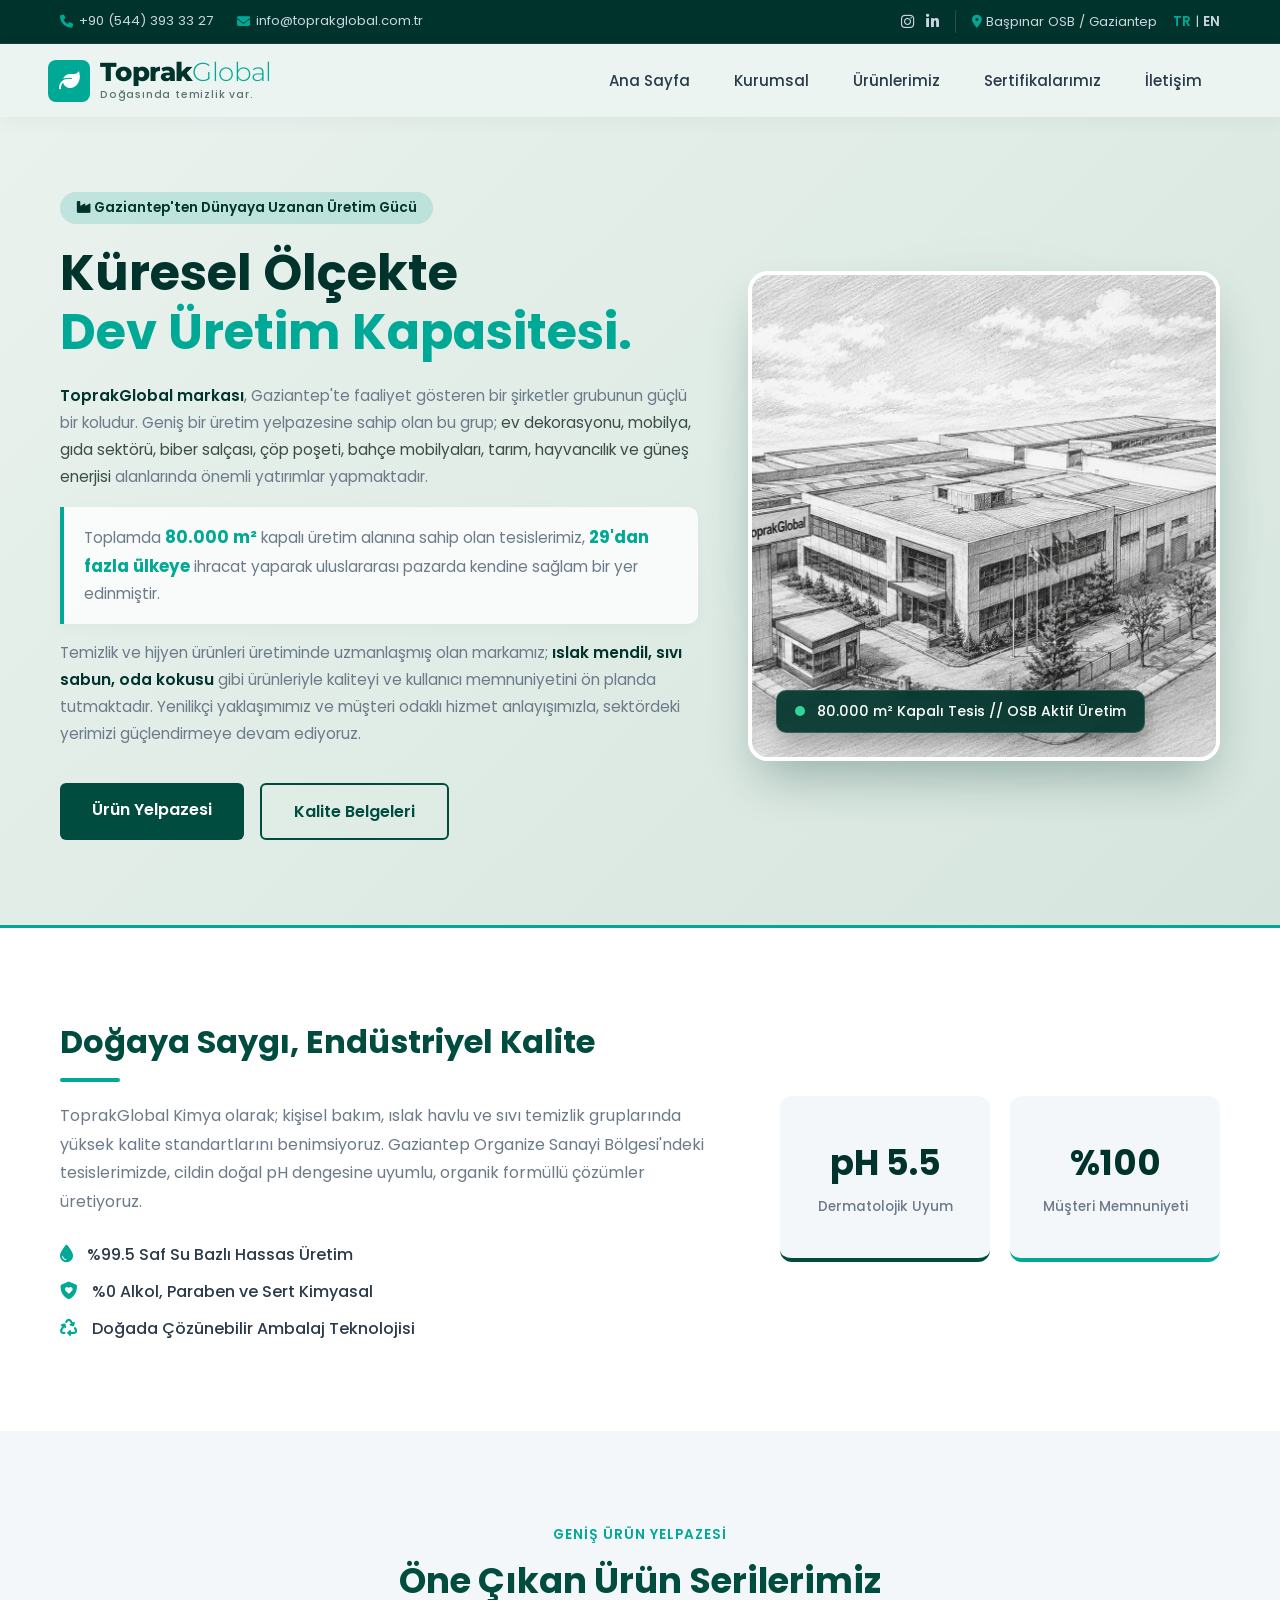
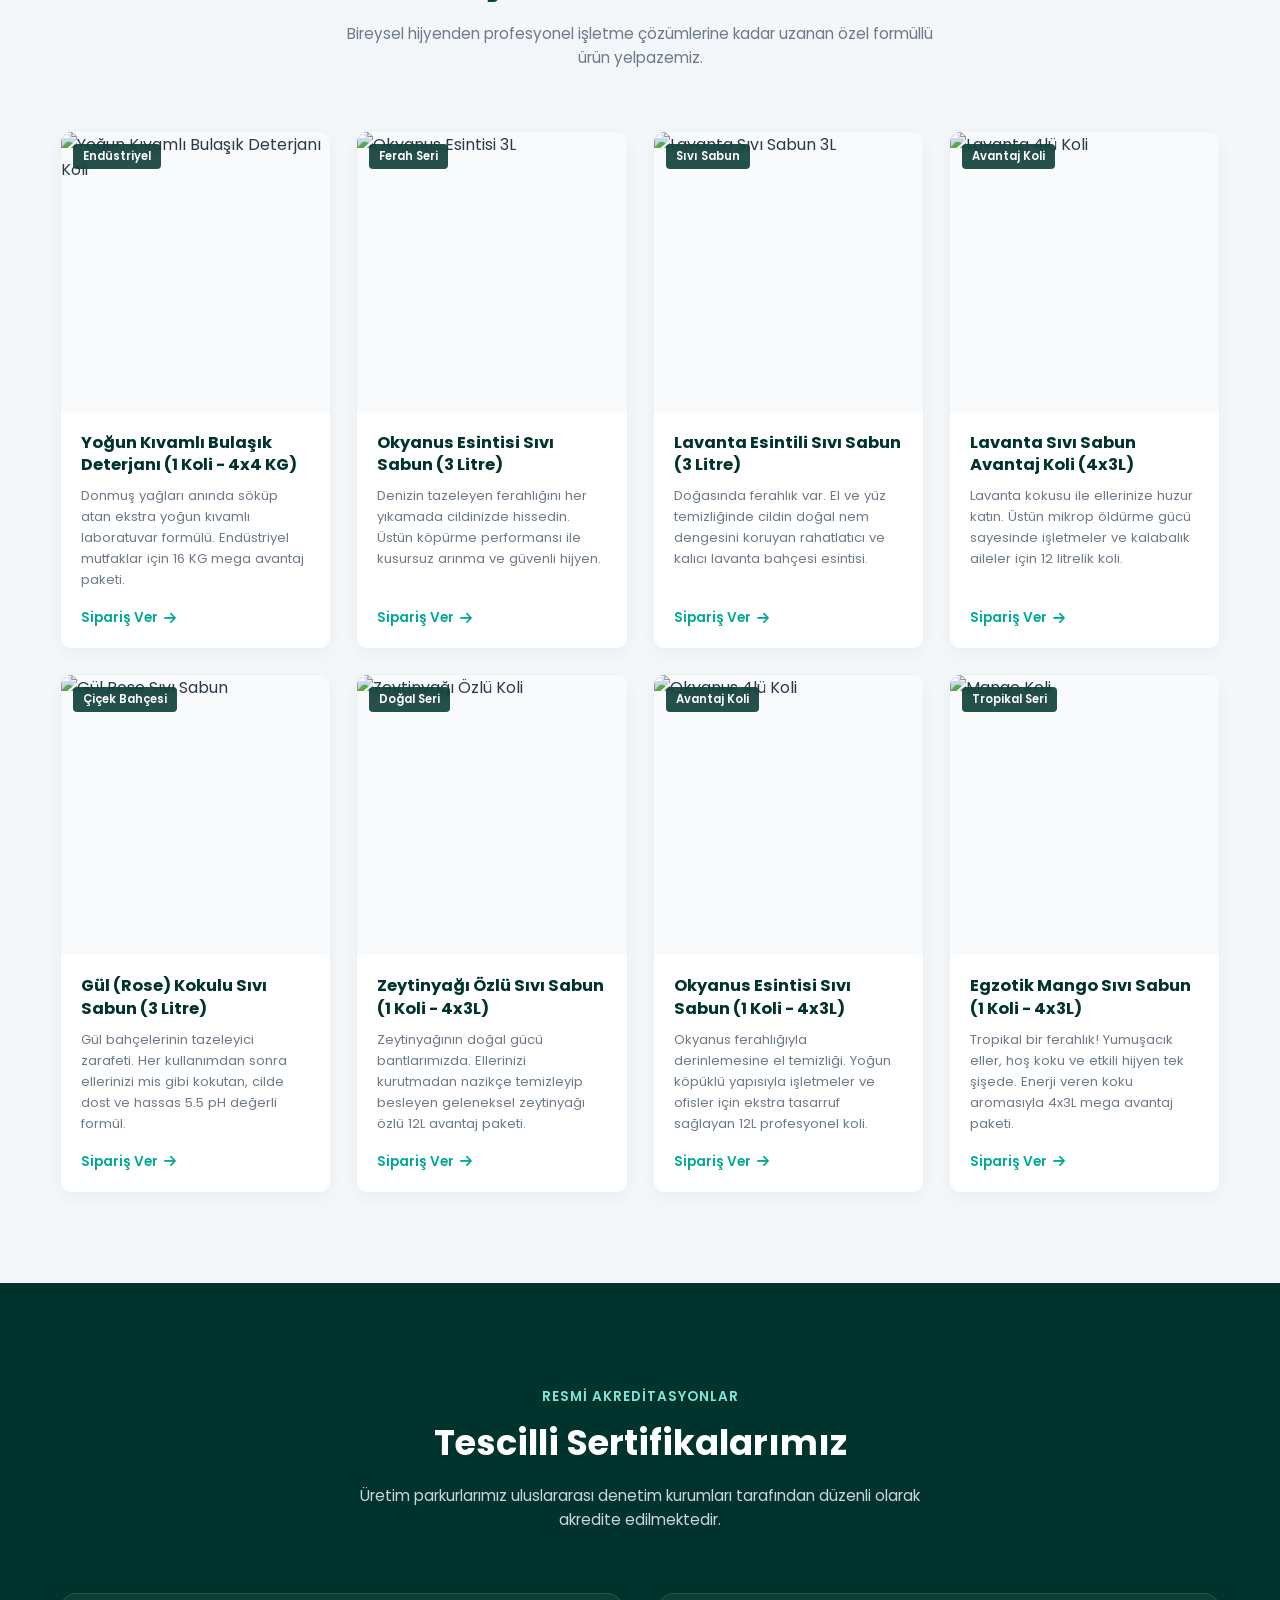
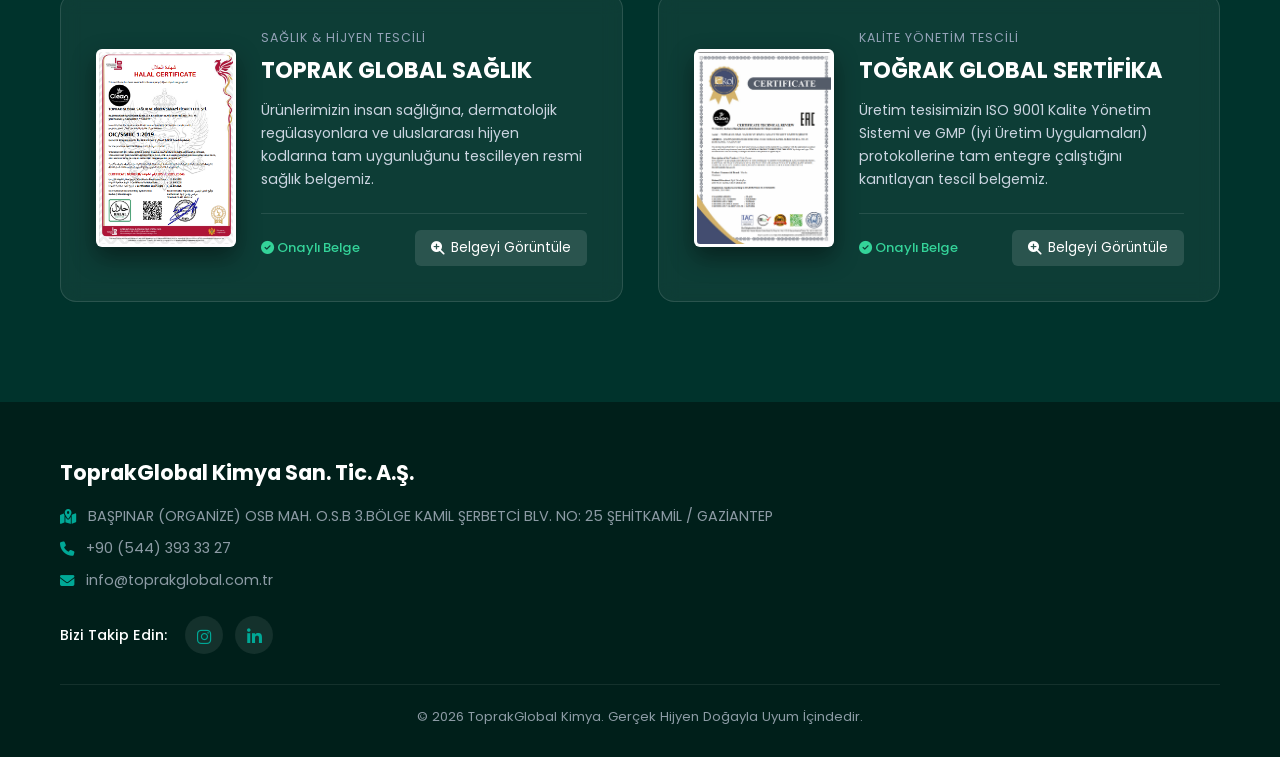
==== index.html @ 65855209 "Add files via upload" ====
<!DOCTYPE html>
<html lang="tr">
<head>
    <meta charset="UTF-8">
    <meta name="viewport" content="width=device-width, initial-scale=1.0">
    <title>ToprakGlobal Kimya | Profesyonel Hijyen Çözümleri</title>
    <link rel="stylesheet" href="a.css">
    <!-- Montserrat (Logo) & Poppins Fontları -->
    <link rel="preconnect" href="https://fonts.googleapis.com">
    <link rel="preconnect" href="https://fonts.gstatic.com" crossorigin>
    <link href="https://fonts.googleapis.com/css2?family=Montserrat:wght@300;400;700;800&family=Poppins:wght@300;400;500;600;700&display=swap" rel="stylesheet">
    <link rel="stylesheet" href="https://cdnjs.cloudflare.com/ajax/libs/font-awesome/6.4.0/css/all.min.css">
</head>
<body>

    <!-- TOPBAR -->
    <div class="topbar">
        <div class="container topbar-content">
            <div class="contact-info">
                <span><i class="fa-solid fa-phone"></i> +90 (544) 393 33 27</span>
                <span><i class="fa-solid fa-envelope"></i> info@toprakglobal.com.tr</span>
            </div>
            <div class="topbar-right">
                <div class="social-top">
                    <a href="https://www.instagram.com/cleanease_/" target="_blank" title="Instagram"><i class="fa-brands fa-instagram"></i></a>
                    <a href="https://www.linkedin.com/company/clean-ease/" target="_blank" title="LinkedIn"><i class="fa-brands fa-linkedin-in"></i></a>
                </div>
                <span class="location"><i class="fa-solid fa-location-dot"></i> Başpınar OSB / Gaziantep</span>
                <div class="lang-select">
                    <a href="#" class="active">TR</a> | <a href="#">EN</a>
                </div>
            </div>
        </div>
    </div>

    <!-- NAVBAR (Pastel Nane Yeşili Şerit) -->
    <header class="navbar">
        <div class="container nav-content">
            <a href="#" class="logo">
                <div class="logo-icon"><i class="fa-solid fa-leaf"></i></div>
                <div class="logo-text-group">
                    <div class="logo-main">Toprak<span>Global</span></div>
                    <span class="logo-slogan">Doğasında temizlik var.</span>
                </div>
            </a>
            <nav class="nav-links">
                <a href="#hero">Ana Sayfa</a>
                <a href="#kurumsal">Kurumsal</a>
                <a href="#urunler">Ürünlerimiz</a>
                <a href="#sertifikalar">Sertifikalarımız</a>
                <a href="#iletisim">İletişim</a>
            </nav>
        </div>
    </header>

    <!-- HERO BÖLÜMÜ -->
    <section class="hero" id="hero">
        <div class="container hero-grid">
            
            <div class="hero-text-side">
                <span class="hero-badge"><i class="fa-solid fa-industry"></i> Gaziantep'ten Dünyaya Uzanan Üretim Gücü</span>
                
                <h1>Küresel Ölçekte <br><span class="highlight-blue">Dev Üretim Kapasitesi.</span></h1>
                
                <div class="corporate-description">
                    <p><strong>ToprakGlobal markası</strong>, Gaziantep'te faaliyet gösteren bir şirketler grubunun güçlü bir koludur. Geniş bir üretim yelpazesine sahip olan bu grup; <em>ev dekorasyonu, mobilya, gıda sektörü, biber salçası, çöp poşeti, bahçe mobilyaları, tarım, hayvancılık ve güneş enerjisi</em> alanlarında önemli yatırımlar yapmaktadır.</p>
                    
                    <div class="hero-highlight-box">
                        <p>Toplamda <span class="badge-stat">80.000 m²</span> kapalı üretim alanına sahip olan tesislerimiz, <span class="badge-stat">29'dan fazla ülkeye</span> ihracat yaparak uluslararası pazarda kendine sağlam bir yer edinmiştir.</p>
                    </div>

                    <p>Temizlik ve hijyen ürünleri üretiminde uzmanlaşmış olan markamız; <strong>ıslak mendil, sıvı sabun, oda kokusu</strong> gibi ürünleriyle kaliteyi ve kullanıcı memnuniyetini ön planda tutmaktadır. Yenilikçi yaklaşımımız ve müşteri odaklı hizmet anlayışımızla, sektördeki yerimizi güçlendirmeye devam ediyoruz.</p>
                </div>

                <div class="hero-buttons">
                    <a href="#urunler" class="btn btn-primary btn-large">Ürün Yelpazesi</a>
                    <a href="#sertifikalar" class="btn btn-outline btn-large">Kalite Belgeleri</a>
                </div>
            </div>

            <div class="hero-image-side">
                <div class="factory-frame">
                    <img src="3.png" alt="ToprakGlobal 80.000 m2 Fabrika Üretim Tesisleri">
                    <div class="frame-overlay-badge">
                        <div class="pulse-dot"></div>
                        <span>80.000 m² Kapalı Tesis // OSB Aktif Üretim</span>
                    </div>
                </div>
                <div class="hero-glow"></div>
            </div>

        </div>
    </section>

    <!-- KURUMSAL ÖZET -->
    <section class="about" id="kurumsal">
        <div class="container about-grid">
            <div class="about-text">
                <h2>Doğaya Saygı, Endüstriyel Kalite</h2>
                <div class="divider"></div>
                <p>ToprakGlobal Kimya olarak; kişisel bakım, ıslak havlu ve sıvı temizlik gruplarında yüksek kalite standartlarını benimsiyoruz. Gaziantep Organize Sanayi Bölgesi'ndeki tesislerimizde, cildin doğal pH dengesine uyumlu, organik formüllü çözümler üretiyoruz.</p>
                <div class="about-features">
                    <div class="feat"><i class="fa-solid fa-droplet"></i> %99.5 Saf Su Bazlı Hassas Üretim</div>
                    <div class="feat"><i class="fa-solid fa-shield-heart"></i> %0 Alkol, Paraben ve Sert Kimyasal</div>
                    <div class="feat"><i class="fa-solid fa-recycle"></i> Doğada Çözünebilir Ambalaj Teknolojisi</div>
                </div>
            </div>
            <div class="about-stats">
                <div class="stat-box">
                    <h3>pH 5.5</h3>
                    <span>Dermatolojik Uyum</span>
                </div>
                <div class="stat-box accent">
                    <h3>%100</h3>
                    <span>Müşteri Memnuniyeti</span>
                </div>
            </div>
        </div>
    </section>

    <!-- ÜRÜNLERİMİZ -->
    <section class="products" id="urunler">
        <div class="container">
            <div class="section-title">
                <span>Geniş Ürün Yelpazesi</span>
                <h2>Öne Çıkan Ürün Serilerimiz</h2>
                <p>Bireysel hijyenden profesyonel işletme çözümlerine kadar uzanan özel formüllü ürün yelpazemiz.</p>
            </div>

            <div class="products-grid">
                <!-- 1 -->
                <div class="product-card">
                    <div class="product-img">
                        <img src="https://cdn.dsmcdn.com/mnresize/400/-/ty1763/prod/QC_PREP/20250920/11/478656a2-b118-34d6-9bdd-fbf1b7f1c8fe/1_org_zoom.jpg" alt="Yoğun Kıvamlı Bulaşık Deterjanı Koli">
                        <span class="category-tag">Endüstriyel</span>
                    </div>
                    <div class="product-body">
                        <h3>Yoğun Kıvamlı Bulaşık Deterjanı (1 Koli - 4x4 KG)</h3>
                        <p>Donmuş yağları anında söküp atan ekstra yoğun kıvamlı laboratuvar formülü. Endüstriyel mutfaklar için 16 KG mega avantaj paketi.</p>
                        <a href="https://www.trendyol.com/clean-ease/1-koli-yogun-kivamli-bulasik-deterjani-4-adet-4-4-16-kg-p-989840887?boutiqueId=61&merchantId=1163080&filterOverPriceListings=false&sav=true" target="_blank" class="btn-link">Sipariş Ver <i class="fa-solid fa-arrow-right"></i></a>
                    </div>
                </div>

                <!-- 2 -->
                <div class="product-card">
                    <div class="product-img">
                        <img src="https://cdn.dsmcdn.com/mnresize/400/-/ty1762/prod/QC_PREP/20250920/12/31ee0724-7b15-37b7-af32-fba7043ebb75/1_org_zoom.jpg" alt="Okyanus Esintisi 3L">
                        <span class="category-tag">Ferah Seri</span>
                    </div>
                    <div class="product-body">
                        <h3>Okyanus Esintisi Sıvı Sabun (3 Litre)</h3>
                        <p>Denizin tazeleyen ferahlığını her yıkamada cildinizde hissedin. Üstün köpürme performansı ile kusursuz arınma ve güvenli hijyen.</p>
                        <a href="https://www.trendyol.com/clean-ease/sivi-sabun-3-l-okyanus-esintisi-p-989848756?boutiqueId=61&merchantId=1163080&filterOverPriceListings=false&sav=true" target="_blank" class="btn-link">Sipariş Ver <i class="fa-solid fa-arrow-right"></i></a>
                    </div>
                </div>

                <!-- 3 -->
                <div class="product-card">
                    <div class="product-img">
                        <img src="https://cdn.dsmcdn.com/mnresize/400/-/ty1761/prod/QC_PREP/20250920/11/5b26568b-d064-3ce3-aca3-301934822ba3/1_org_zoom.jpg" alt="Lavanta Sıvı Sabun 3L">
                        <span class="category-tag">Sıvı Sabun</span>
                    </div>
                    <div class="product-body">
                        <h3>Lavanta Esintili Sıvı Sabun (3 Litre)</h3>
                        <p>Doğasında ferahlık var. El ve yüz temizliğinde cildin doğal nem dengesini koruyan rahatlatıcı ve kalıcı lavanta bahçesi esintisi.</p>
                        <a href="https://www.trendyol.com/clean-ease/lavanta-esintili-sivi-sabun-3l-p-989844137?boutiqueId=61&merchantId=1163080&filterOverPriceListings=false&sav=true" target="_blank" class="btn-link">Sipariş Ver <i class="fa-solid fa-arrow-right"></i></a>
                    </div>
                </div>

                <!-- 4 -->
                <div class="product-card">
                    <div class="product-img">
                        <img src="https://cdn.dsmcdn.com/mnresize/400/-/ty1763/prod/QC_PREP/20250920/11/dac7a1ef-07a4-3a0e-b6fc-ab84cac64d67/1_org_zoom.jpg" alt="Lavanta 4lü Koli">
                        <span class="category-tag">Avantaj Koli</span>
                    </div>
                    <div class="product-body">
                        <h3>Lavanta Sıvı Sabun Avantaj Koli (4x3L)</h3>
                        <p>Lavanta kokusu ile ellerinize huzur katın. Üstün mikrop öldürme gücü sayesinde işletmeler ve kalabalık aileler için 12 litrelik koli.</p>
                        <a href="https://www.trendyol.com/clean-ease/sivi-sabun-p-989844616?boutiqueId=61&merchantId=1163080&filterOverPriceListings=false&sav=true" target="_blank" class="btn-link">Sipariş Ver <i class="fa-solid fa-arrow-right"></i></a>
                    </div>
                </div>

                <!-- 5 -->
                <div class="product-card">
                    <div class="product-img">
                        <img src="https://cdn.dsmcdn.com/mnresize/400/-/ty1763/prod/QC_PREP/20250920/12/b5377308-b746-3ac4-96bd-b779701dbb94/1_org_zoom.jpg" alt="Gül Rose Sıvı Sabun">
                        <span class="category-tag">Çiçek Bahçesi</span>
                    </div>
                    <div class="product-body">
                        <h3>Gül (Rose) Kokulu Sıvı Sabun (3 Litre)</h3>
                        <p>Gül bahçelerinin tazeleyici zarafeti. Her kullanımdan sonra ellerinizi mis gibi kokutan, cilde dost ve hassas 5.5 pH değerli formül.</p>
                        <a href="https://www.trendyol.com/clean-ease/sivi-sabun-3-litre-gul-p-989851673?boutiqueId=61&merchantId=1163080&filterOverPriceListings=false&sav=true" target="_blank" class="btn-link">Sipariş Ver <i class="fa-solid fa-arrow-right"></i></a>
                    </div>
                </div>

                <!-- 6 -->
                <div class="product-card">
                    <div class="product-img">
                        <img src="https://cdn.dsmcdn.com/mnresize/400/-/ty1762/prod/QC_PREP/20250920/13/92763af0-eda5-3e28-8a32-1edee02005b8/1_org_zoom.jpg" alt="Zeytinyağı Özlü Koli">
                        <span class="category-tag">Doğal Seri</span>
                    </div>
                    <div class="product-body">
                        <h3>Zeytinyağı Özlü Sıvı Sabun (1 Koli - 4x3L)</h3>
                        <p>Zeytinyağının doğal gücü bantlarımızda. Ellerinizi kurutmadan nazikçe temizleyip besleyen geleneksel zeytinyağı özlü 12L avantaj paketi.</p>
                        <a href="https://www.trendyol.com/clean-ease/sivi-sabun-zeytin-yag-ozlu-1-koli-4-adet-12-litre-p-989859714?boutiqueId=61&merchantId=1163080&filterOverPriceListings=false&sav=true" target="_blank" class="btn-link">Sipariş Ver <i class="fa-solid fa-arrow-right"></i></a>
                    </div>
                </div>

                <!-- 7 -->
                <div class="product-card">
                    <div class="product-img">
                        <img src="https://cdn.dsmcdn.com/mnresize/400/-/ty1763/prod/QC_PREP/20250920/12/1890e057-61ca-3b34-9157-eddec41383e3/1_org_zoom.jpg" alt="Okyanus 4lü Koli">
                        <span class="category-tag">Avantaj Koli</span>
                    </div>
                    <div class="product-body">
                        <h3>Okyanus Esintisi Sıvı Sabun (1 Koli - 4x3L)</h3>
                        <p>Okyanus ferahlığıyla derinlemesine el temizliği. Yoğun köpüklü yapısıyla işletmeler ve ofisler için ekstra tasarruf sağlayan 12L profesyonel koli.</p>
                        <a href="https://www.trendyol.com/clean-ease/sivi-sabun-12-l-okyanus-esintisi-1-koli-4-paket-p-989849221?boutiqueId=61&merchantId=1163080&filterOverPriceListings=false&sav=true" target="_blank" class="btn-link">Sipariş Ver <i class="fa-solid fa-arrow-right"></i></a>
                    </div>
                </div>

                <!-- 8 -->
                <div class="product-card">
                    <div class="product-img">
                        <img src="https://cdn.dsmcdn.com/mnresize/400/-/ty1762/prod/QC_PREP/20250920/12/1b40ae55-c471-317b-ab13-fc343a774cdd/1_org_zoom.jpg" alt="Mango Koli">
                        <span class="category-tag">Tropikal Seri</span>
                    </div>
                    <div class="product-body">
                        <h3>Egzotik Mango Sıvı Sabun (1 Koli - 4x3L)</h3>
                        <p>Tropikal bir ferahlık! Yumuşacık eller, hoş koku ve etkili hijyen tek şişede. Enerji veren koku aromasıyla 4x3L mega avantaj paketi.</p>
                        <a href="https://www.trendyol.com/clean-ease/sivi-sabun-mango-1-koli-4-paket-p-989846561?boutiqueId=61&merchantId=1163080&filterOverPriceListings=false&sav=true" target="_blank" class="btn-link">Sipariş Ver <i class="fa-solid fa-arrow-right"></i></a>
                    </div>
                </div>
            </div>
        </div>
    </section>

    <!-- SERTİFİKALARIMIZ -->
    <section class="certificates" id="sertifikalar">
        <div class="container">
            <div class="section-title light">
                <span>Resmi Akreditasyonlar</span>
                <h2>Tescilli Sertifikalarımız</h2>
                <p>Üretim parkurlarımız uluslararası denetim kurumları tarafından düzenli olarak akredite edilmektedir.</p>
            </div>

            <div class="cert-grid">
                <div class="cert-card">
                    <div class="cert-paper-box">
                        <img src="1.png" alt="TOPRAK GLOBAL SAĞLIK Belgesi">
                    </div>
                    <div class="cert-content">
                        <span class="cert-type">Sağlık & Hijyen Tescili</span>
                        <h3>TOPRAK GLOBAL SAĞLIK</h3>
                        <p>Ürünlerimizin insan sağlığına, dermatolojik regülasyonlara ve uluslararası hijyen kodlarına tam uygunluğunu tescilleyen resmi sağlık belgemiz.</p>
                        <div class="cert-footer">
                            <span class="status-badge"><i class="fa-solid fa-circle-check"></i> Onaylı Belge</span>
                            <a href="1.png" target="_blank" class="view-btn"><i class="fa-solid fa-magnifying-glass-plus"></i> Belgeyi Görüntüle</a>
                        </div>
                    </div>
                </div>

                <div class="cert-card">
                    <div class="cert-paper-box">
                        <img src="2.png" alt="TOĞRAK GLOBAL SERTİFİKA Belgesi">
                    </div>
                    <div class="cert-content">
                        <span class="cert-type">Kalite Yönetim Tescili</span>
                        <h3>TOĞRAK GLOBAL SERTİFİKA</h3>
                        <p>Üretim tesisimizin ISO 9001 Kalite Yönetim Sistemi ve GMP (İyi Üretim Uygulamaları) protokollerine tam entegre çalıştığını kanıtlayan tescil belgemiz.</p>
                        <div class="cert-footer">
                            <span class="status-badge"><i class="fa-solid fa-circle-check"></i> Onaylı Belge</span>
                            <a href="2.png" target="_blank" class="view-btn"><i class="fa-solid fa-magnifying-glass-plus"></i> Belgeyi Görüntüle</a>
                        </div>
                    </div>
                </div>
            </div>
        </div>
    </section>

    <!-- İLETİŞİM & FOOTER -->
    <footer id="iletisim">
        <div class="container footer-grid">
            <div class="footer-info">
                <h3>ToprakGlobal Kimya San. Tic. A.Ş.</h3>
                <p><i class="fa-solid fa-map-location-dot"></i> BAŞPINAR (ORGANİZE) OSB MAH. O.S.B 3.BÖLGE KAMİL ŞERBETCİ BLV. NO: 25 ŞEHİTKAMİL / GAZİANTEP</p>
                <p><i class="fa-solid fa-phone"></i> +90 (544) 393 33 27</p>
                <p><i class="fa-solid fa-envelope"></i> info@toprakglobal.com.tr</p>
                
                <div class="footer-social">
                    <span>Bizi Takip Edin:</span>
                    <a href="https://www.instagram.com/cleanease_/" target="_blank" aria-label="Instagram"><i class="fa-brands fa-instagram"></i></a>
                    <a href="https://www.linkedin.com/company/clean-ease/" target="_blank" aria-label="LinkedIn"><i class="fa-brands fa-linkedin-in"></i></a>
                </div>
            </div>
            
            <div class="footer-copyright">
                <p>&copy; 2026 ToprakGlobal Kimya. Gerçek Hijyen Doğayla Uyum İçindedir.</p>
            </div>
        </div>
    </footer>

</body>
</html>
---- a.css ----
* {
    margin: 0;
    padding: 0;
    box-sizing: border-box;
    font-family: 'Poppins', sans-serif;
}

:root {
    --primary: #004d40;      /* Kurumsal Koyu Yeşim */
    --primary-dark: #00332c; /* Asil Orman Yeşili (Topbar ve Logo) */
    --accent: #00a896;       /* Canlı Botanik Turkuazı */
    --bg-light: #f4f7f9;
    --text-dark: #2b3a4a;
    --text-muted: #6c7a89;
    --white: #ffffff;
}

html { scroll-behavior: smooth; }
body { background-color: var(--bg-light); color: var(--text-dark); overflow-x: hidden;}

.container { max-width: 1200px; margin: 0 auto; padding: 0 20px; }

/* --- TOPBAR --- */
.topbar {
    background-color: var(--primary-dark);
    color: #cbd5e1; font-size: 0.82rem; padding: 10px 0;
    border-bottom: 1px solid rgba(255,255,255,0.08);
}
.topbar-content { display: flex; justify-content: space-between; align-items: center; }
.contact-info span { margin-right: 20px; display: inline-flex; align-items: center; gap: 6px; }
.contact-info i, .location i { color: var(--accent); }
.topbar-right { display: flex; gap: 16px; align-items: center; }

.social-top {
    display: flex; gap: 12px;
    border-right: 1px solid rgba(255,255,255,0.15); padding-right: 16px;
}
.social-top a { color: #cbd5e1; font-size: 0.95rem; transition: color 0.3s; }
.social-top a:hover { color: var(--accent); }

.lang-select a { color: #cbd5e1; text-decoration: none; font-weight: 600; }
.lang-select a.active { color: var(--accent); }

/* --- NAVBAR (Yeşile Çalan Okaliptüs Beyazı Şerit) --- */
.navbar {
    background-color: #ebf4f0; 
    box-shadow: 0 4px 20px rgba(0,0,0,0.04);
    position: sticky; top: 0; z-index: 1000; padding: 14px 0;
}
.nav-content { display: flex; justify-content: space-between; align-items: center; }

.logo { display: flex; align-items: center; gap: 10px; text-decoration: none; margin-left: -12px; }
.logo-icon {
    background: var(--accent); color: var(--white); width: 42px; height: 42px;
    border-radius: 8px; display: flex; align-items: center; justify-content: center; font-size: 1.3rem;
}

.logo-text-group { display: flex; flex-direction: column; justify-content: center; }
.logo-main {
    font-family: 'Montserrat', sans-serif; font-size: 1.6rem; font-weight: 800;
    color: var(--primary-dark); letter-spacing: -0.6px; line-height: 1.1;
}
.logo-main span { font-family: 'Montserrat', sans-serif; color: var(--accent); font-weight: 300; }
.logo-slogan { font-size: 0.65rem; color: #5a736e; letter-spacing: 0.8px; font-weight: 500; margin-top: 1px; }

.nav-links { display: flex; gap: 8px; align-items: center; }
.nav-links a {
    text-decoration: none; color: var(--text-dark); font-weight: 500; font-size: 0.94rem;
    padding: 8px 18px; border-radius: 30px; transition: all 0.3s ease;
}
.nav-links a:hover { color: var(--primary-dark); background-color: rgba(0, 168, 150, 0.16); }

/* --- BUTTONLAR --- */
.btn {
    padding: 12px 26px; border-radius: 6px; font-weight: 600; text-decoration: none;
    transition: all 0.3s; display: inline-block; font-size: 0.9rem; cursor: pointer;
}
.btn-primary { background-color: var(--primary); color: var(--white); }
.btn-primary:hover { background-color: var(--accent); transform: translateY(-2px); box-shadow: 0 8px 15px rgba(0, 168, 150, 0.25); }

.btn-outline { border: 2px solid var(--primary); color: var(--primary); background: transparent; }
.btn-outline:hover { background-color: var(--primary); color: var(--white); }
.btn-large { padding: 14px 32px; font-size: 1rem; }

/* --- DEV HERO BÖLÜMÜ --- */
.hero {
    background: linear-gradient(135deg, #eaf2ee 0%, #d5e5dd 100%);
    padding: 75px 0 85px;
    border-bottom: 3px solid var(--accent);
}

.hero-grid {
    display: grid;
    grid-template-columns: 1.15fr 0.85fr;
    gap: 50px;
    align-items: center;
}

.hero-text-side { text-align: left; }

.hero-badge {
    background: rgba(0, 168, 150, 0.18); color: var(--primary-dark); padding: 6px 16px;
    border-radius: 30px; font-size: 0.85rem; font-weight: 600; display: inline-block; margin-bottom: 20px;
}

.hero h1 {
    font-size: 3.1rem; color: var(--primary-dark); line-height: 1.18;
    margin-bottom: 22px; font-weight: 700;
}

.highlight-blue { color: var(--accent); }

.corporate-description {
    display: flex; flex-direction: column; gap: 16px;
    margin-bottom: 35px; font-size: 0.96rem; color: var(--text-muted); line-height: 1.75;
}
.corporate-description strong { color: var(--primary-dark); font-weight: 600; }
.corporate-description em { font-style: normal; color: #3b4d49; }

.hero-highlight-box {
    background: rgba(255, 255, 255, 0.8); border-left: 4px solid var(--accent);
    padding: 16px 20px; border-radius: 0 10px 10px 0; box-shadow: 0 4px 15px rgba(0,0,0,0.03);
}

.badge-stat { color: var(--accent); font-weight: 700; font-size: 1.05rem; }
.hero-buttons { display: flex; gap: 16px; justify-content: flex-start; }

.hero-image-side { position: relative; display: flex; justify-content: center; }

.factory-frame {
    position: relative; width: 100%; max-width: 520px; height: 490px;
    border-radius: 20px; overflow: hidden; box-shadow: 0 25px 50px -12px rgba(0, 51, 44, 0.32);
    border: 4px solid var(--white); z-index: 2;
}
.factory-frame img { width: 100%; height: 100%; object-fit: cover; object-position: center; transition: transform 0.7s ease; }
.factory-frame:hover img { transform: scale(1.05); }

.frame-overlay-badge {
    position: absolute; bottom: 24px; left: 24px;
    background: rgba(0, 51, 44, 0.92); backdrop-filter: blur(8px);
    color: var(--white); padding: 10px 18px; border-radius: 10px;
    display: flex; align-items: center; gap: 12px; font-weight: 500; font-size: 0.88rem;
    box-shadow: 0 10px 20px rgba(0,0,0,0.25); border: 1px solid rgba(255,255,255,0.15);
}

.pulse-dot {
    width: 10px; height: 10px; background: #34d399;
    border-radius: 50%; animation: pulseGreen 2s infinite;
}

@keyframes pulseGreen {
    0% { box-shadow: 0 0 0 0 rgba(52, 211, 153, 0.7); }
    70% { box-shadow: 0 0 0 8px rgba(52, 211, 153, 0); }
    100% { box-shadow: 0 0 0 0 rgba(52, 211, 153, 0); }
}

.hero-glow {
    position: absolute; width: 340px; height: 340px; background: var(--accent); opacity: 0.22;
    border-radius: 50%; filter: blur(60px); top: 50%; left: 50%; transform: translate(-50%, -50%); z-index: 1;
}

/* --- KURUMSAL ÖZET --- */
.about { padding: 90px 0; background: var(--white); }
.about-grid { display: grid; grid-template-columns: 1.5fr 1fr; gap: 60px; align-items: center; }
.about-text h2 { font-size: 2rem; color: var(--primary); margin-bottom: 12px; }
.divider { width: 60px; height: 4px; background: var(--accent); margin-bottom: 20px; border-radius: 2px; }
.about-text p { color: var(--text-muted); line-height: 1.8; margin-bottom: 25px; }

.about-features { display: flex; flex-direction: column; gap: 12px; font-weight: 500; color: var(--text-dark); }
.feat i { color: var(--accent); margin-right: 10px; font-size: 1.1rem;}

.about-stats { display: flex; gap: 20px; }
.stat-box {
    background: var(--bg-light); padding: 40px 30px; border-radius: 12px;
    flex: 1; text-align: center; border-bottom: 4px solid var(--primary);
}
.stat-box.accent { border-bottom-color: var(--accent); }
.stat-box h3 { font-size: 2.2rem; color: var(--primary-dark); margin-bottom: 4px;}
.stat-box span { font-size: 0.85rem; color: var(--text-muted); font-weight: 500; }

/* --- BÖLÜM BAŞLIKLARI --- */
.section-title { text-align: center; max-width: 600px; margin: 0 auto 60px; }
.section-title span { color: var(--accent); font-weight: 600; text-transform: uppercase; font-size: 0.85rem; letter-spacing: 1px;}
.section-title h2 { font-size: 2.2rem; color: var(--primary); margin: 8px 0 15px; }
.section-title p { color: var(--text-muted); font-size: 0.95rem; line-height: 1.6; }

.section-title.light span { color: #81e6d9; }
.section-title.light h2 { color: var(--white); }
.section-title.light p { color: #cbd5e1; }

/* --- ÜRÜNLER --- */
.products { padding: 90px 0; }
.products-grid { display: grid; grid-template-columns: repeat(4, 1fr); gap: 25px; }

.product-card {
    background: var(--white); border-radius: 12px; overflow: hidden;
    box-shadow: 0 5px 15px rgba(0,0,0,0.04); transition: all 0.3s;
    border: 1px solid #eef2f5; display: flex; flex-direction: column;
}
.product-card:hover { transform: translateY(-8px); box-shadow: 0 15px 30px rgba(0,0,0,0.1); border-color: #cbd5e1; }

.product-img { position: relative; height: 280px; background: #f8fafc; overflow: hidden; }
.product-img img { width: 100%; height: 100%; object-fit: cover; object-position: center; transition: transform 0.5s ease; }
.product-card:hover .product-img img { transform: scale(1.06); }

.category-tag {
    position: absolute; top: 12px; left: 12px; background: rgba(0, 51, 44, 0.85);
    backdrop-filter: blur(4px); color: var(--white); padding: 4px 10px; border-radius: 4px; font-size: 0.72rem; font-weight: 600;
}

.product-body { padding: 20px; display: flex; flex-direction: column; flex-grow: 1;}
.product-body h3 { font-size: 1.02rem; color: var(--primary-dark); margin-bottom: 8px; line-height: 1.4;}
.product-body p { font-size: 0.82rem; color: var(--text-muted); line-height: 1.6; margin-bottom: 18px; flex-grow: 1;}

.btn-link {
    text-decoration: none; color: var(--accent); font-weight: 600; font-size: 0.85rem;
    display: inline-flex; align-items: center; gap: 6px; transition: gap 0.2s;
}
.btn-link:hover { gap: 10px; }

/* --- SERTİFİKALAR --- */
.certificates { background-color: var(--primary-dark); padding: 100px 0; }
.cert-grid { display: grid; grid-template-columns: repeat(2, 1fr); gap: 35px; }

.cert-card {
    background: rgba(255, 255, 255, 0.05); border: 1px solid rgba(255, 255, 255, 0.12);
    border-radius: 16px; padding: 35px; display: flex; gap: 25px; align-items: center; backdrop-filter: blur(10px);
}

.cert-paper-box {
    width: 140px; min-width: 140px; height: 198px; background: #ffffff;
    border-radius: 6px; overflow: hidden; box-shadow: 0 10px 25px rgba(0,0,0,0.45);
    border: 3px solid rgba(255, 255, 255, 0.2); position: relative; transition: transform 0.3s ease;
}
.cert-paper-box img { width: 100%; height: 100%; object-fit: cover; object-position: top center; }
.cert-card:hover .cert-paper-box { transform: scale(1.05) rotate(-1deg); border-color: var(--accent); }

.cert-content { display: flex; flex-direction: column; flex-grow: 1; }
.cert-type { color: #94a3b8; font-size: 0.78rem; text-transform: uppercase; letter-spacing: 1px; margin-bottom: 6px; }
.cert-content h3 { font-size: 1.4rem; color: var(--white); margin-bottom: 12px; }
.cert-content p { color: #cbd5e1; font-size: 0.88rem; line-height: 1.65; margin-bottom: 22px; }

.cert-footer { display: flex; justify-content: space-between; align-items: center; border-top: 1px solid rgba(255,255,255,0.1); padding-top: 16px; }
.status-badge { color: #34d399; font-size: 0.82rem; font-weight: 500; }

.view-btn {
    color: var(--white); text-decoration: none; font-size: 0.85rem; background: rgba(255,255,255,0.12);
    padding: 8px 16px; border-radius: 6px; transition: all 0.3s; display: inline-flex; align-items: center; gap: 6px;
}
.view-btn:hover { background: var(--accent); transform: translateY(-1px); }

/* --- FOOTER --- */
footer { background: #001f1a; color: #8c9ba5; padding: 55px 0 30px; font-size: 0.9rem; }
.footer-grid { display: flex; flex-direction: column; gap: 30px; }
.footer-info h3 { color: var(--white); font-size: 1.3rem; margin-bottom: 18px; }
.footer-info p { margin-bottom: 10px; display: flex; align-items: flex-start; gap: 12px; line-height: 1.5; }
.footer-info i { color: var(--accent); margin-top: 4px;}

.footer-social { margin-top: 25px; display: flex; align-items: center; gap: 12px; }
.footer-social span { color: var(--white); font-weight: 500; font-size: 0.9rem; margin-right: 6px; }
.footer-social a {
    display: inline-flex; align-items: center; justify-content: center; width: 38px; height: 38px;
    background: rgba(255,255,255,0.08); color: var(--white); border-radius: 50%;
    text-decoration: none; transition: all 0.3s ease; font-size: 1.05rem;
}
.footer-social a:hover { background: var(--accent); transform: translateY(-3px); box-shadow: 0 5px 12px rgba(0, 168, 150, 0.4); }

.footer-copyright { border-top: 1px solid rgba(255,255,255,0.08); padding-top: 22px; text-align: center; font-size: 0.82rem; }

/* --- MOBİL UYUMLULUK --- */
@media (max-width: 992px) {
    .hero-grid { grid-template-columns: 1fr; gap: 40px; }
    .hero-text-side { text-align: center; }
    .hero-buttons { justify-content: center; }
    .factory-frame { height: 360px; }
    .products-grid { grid-template-columns: repeat(2, 1fr); }
    .about-grid { grid-template-columns: 1fr; gap: 40px;}
}

@media (max-width: 600px) {
    .topbar { display: none; }
    .hero h1 { font-size: 2.2rem; }
    .products-grid, .cert-grid { grid-template-columns: 1fr; }
    .nav-links { display: none; }
    .cert-card { flex-direction: column; text-align: center; padding: 30px 20px; }
    .cert-paper-box { width: 170px; height: 240px; margin-bottom: 15px; }
    .footer-info p { flex-direction: column; gap: 4px; }
    .footer-social { justify-content: center; margin-top: 20px; }
}
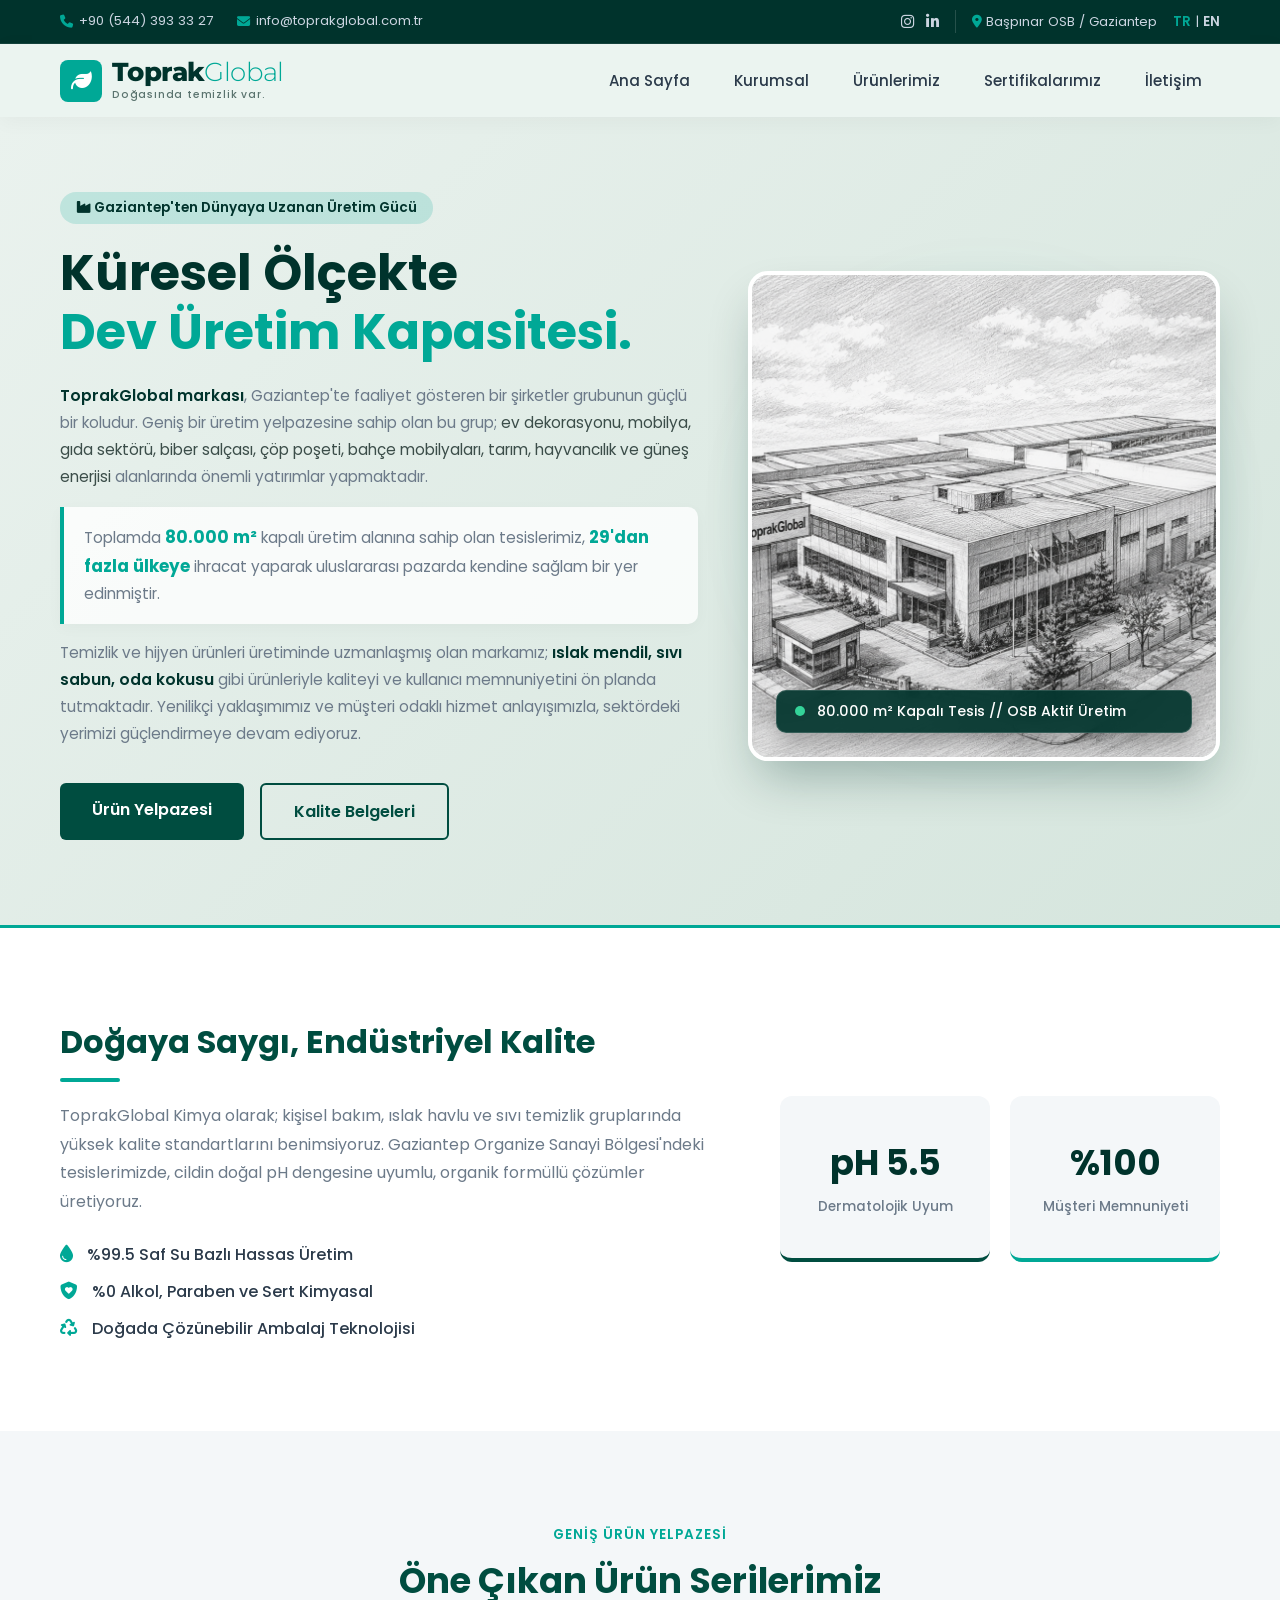
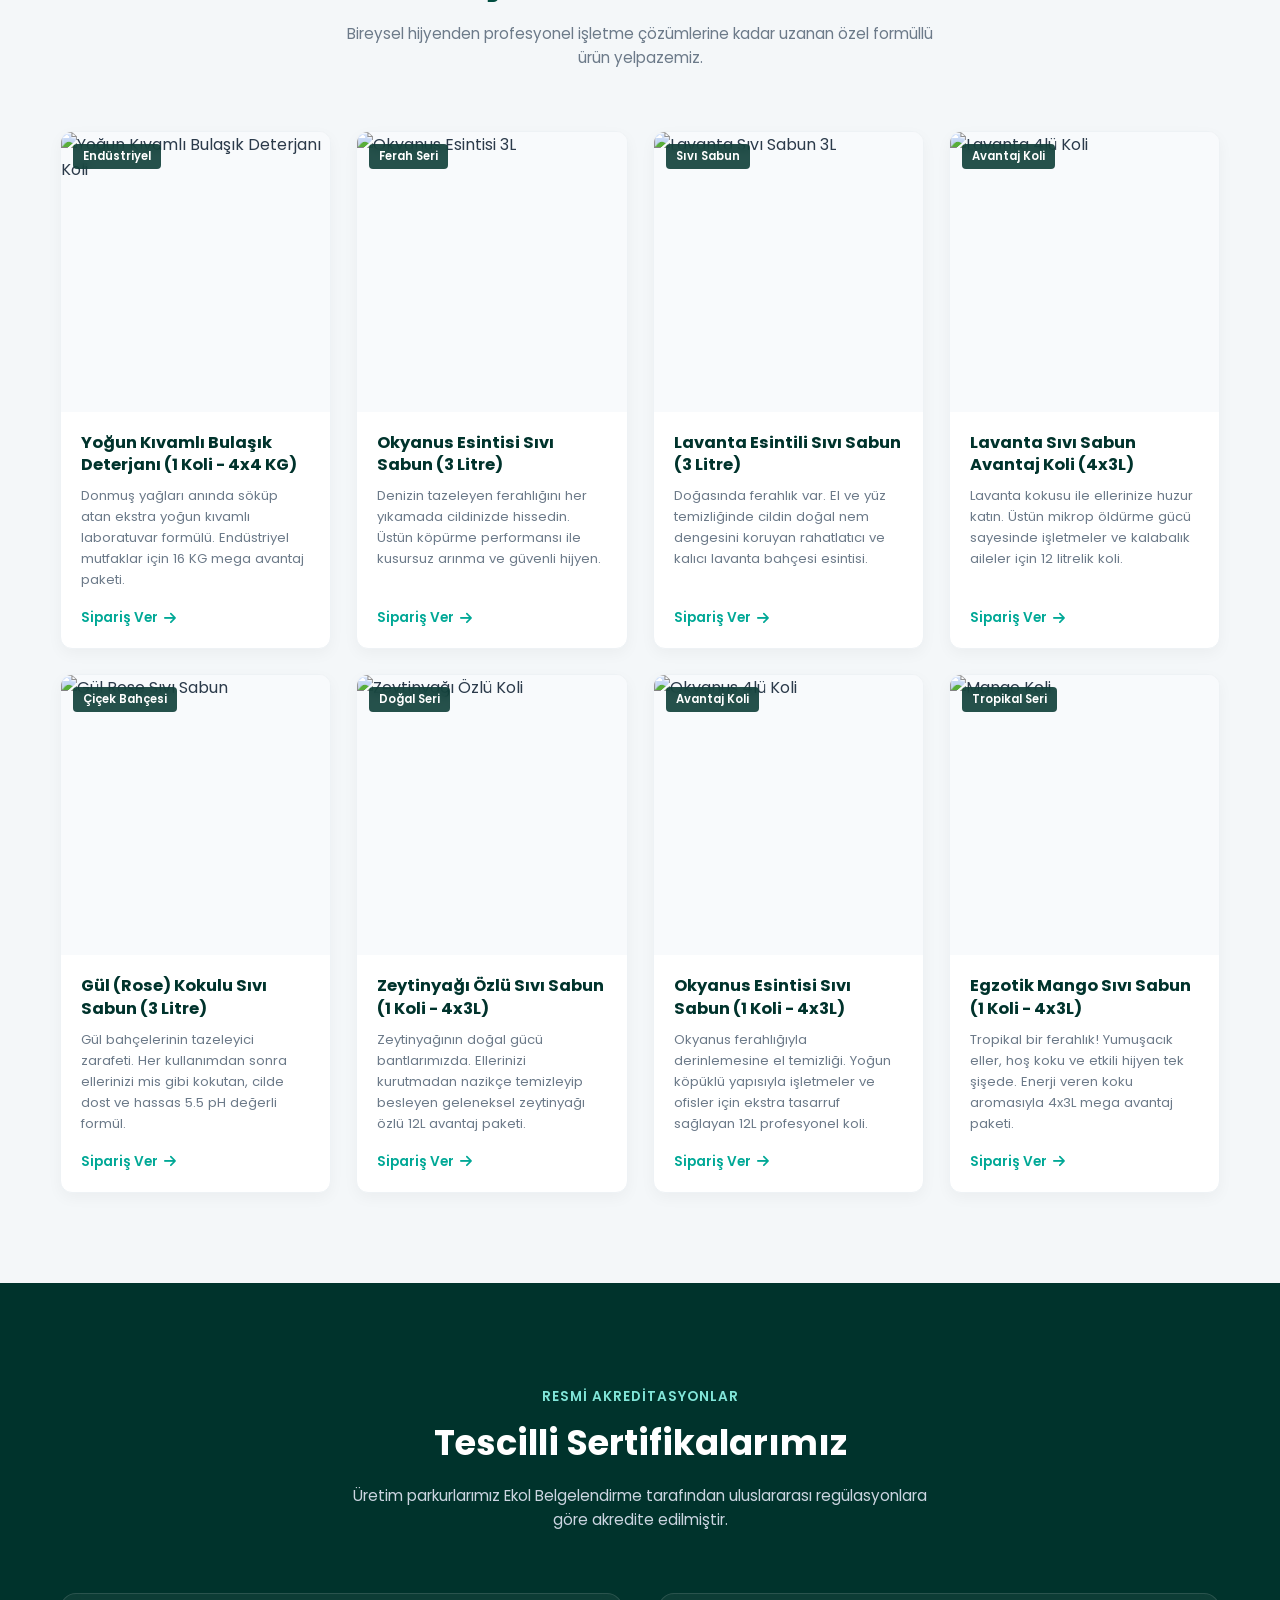
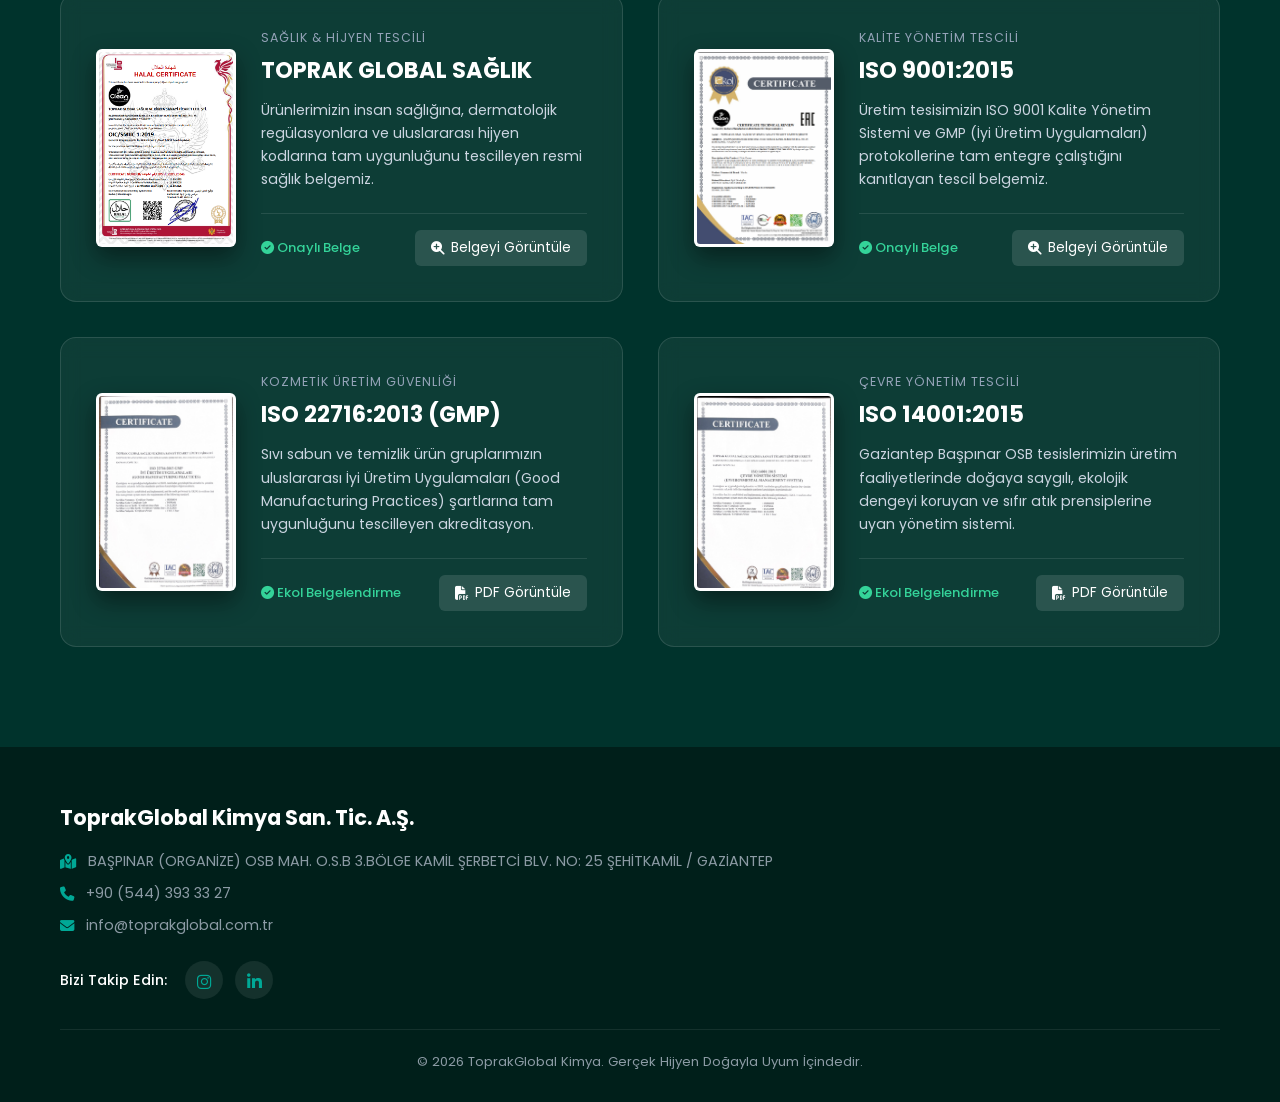
==== commit e0c20905: "Update index.html" ====
--- a/index.html
+++ b/index.html
@@ -5,7 +5,6 @@
     <meta name="viewport" content="width=device-width, initial-scale=1.0">
     <title>ToprakGlobal Kimya | Profesyonel Hijyen Çözümleri</title>
     <link rel="stylesheet" href="a.css">
-    <!-- Montserrat (Logo) & Poppins Fontları -->
     <link rel="preconnect" href="https://fonts.googleapis.com">
     <link rel="preconnect" href="https://fonts.gstatic.com" crossorigin>
     <link href="https://fonts.googleapis.com/css2?family=Montserrat:wght@300;400;700;800&family=Poppins:wght@300;400;500;600;700&display=swap" rel="stylesheet">
@@ -13,7 +12,6 @@
 </head>
 <body>
 
-    <!-- TOPBAR -->
     <div class="topbar">
         <div class="container topbar-content">
             <div class="contact-info">
@@ -33,7 +31,6 @@
         </div>
     </div>
 
-    <!-- NAVBAR (Pastel Nane Yeşili Şerit) -->
     <header class="navbar">
         <div class="container nav-content">
             <a href="#" class="logo">
@@ -53,31 +50,23 @@
         </div>
     </header>
 
-    <!-- HERO BÖLÜMÜ -->
     <section class="hero" id="hero">
         <div class="container hero-grid">
-            
             <div class="hero-text-side">
                 <span class="hero-badge"><i class="fa-solid fa-industry"></i> Gaziantep'ten Dünyaya Uzanan Üretim Gücü</span>
-                
                 <h1>Küresel Ölçekte <br><span class="highlight-blue">Dev Üretim Kapasitesi.</span></h1>
-                
                 <div class="corporate-description">
                     <p><strong>ToprakGlobal markası</strong>, Gaziantep'te faaliyet gösteren bir şirketler grubunun güçlü bir koludur. Geniş bir üretim yelpazesine sahip olan bu grup; <em>ev dekorasyonu, mobilya, gıda sektörü, biber salçası, çöp poşeti, bahçe mobilyaları, tarım, hayvancılık ve güneş enerjisi</em> alanlarında önemli yatırımlar yapmaktadır.</p>
-                    
                     <div class="hero-highlight-box">
                         <p>Toplamda <span class="badge-stat">80.000 m²</span> kapalı üretim alanına sahip olan tesislerimiz, <span class="badge-stat">29'dan fazla ülkeye</span> ihracat yaparak uluslararası pazarda kendine sağlam bir yer edinmiştir.</p>
                     </div>
-
                     <p>Temizlik ve hijyen ürünleri üretiminde uzmanlaşmış olan markamız; <strong>ıslak mendil, sıvı sabun, oda kokusu</strong> gibi ürünleriyle kaliteyi ve kullanıcı memnuniyetini ön planda tutmaktadır. Yenilikçi yaklaşımımız ve müşteri odaklı hizmet anlayışımızla, sektördeki yerimizi güçlendirmeye devam ediyoruz.</p>
                 </div>
-
                 <div class="hero-buttons">
                     <a href="#urunler" class="btn btn-primary btn-large">Ürün Yelpazesi</a>
                     <a href="#sertifikalar" class="btn btn-outline btn-large">Kalite Belgeleri</a>
                 </div>
             </div>
-
             <div class="hero-image-side">
                 <div class="factory-frame">
                     <img src="3.png" alt="ToprakGlobal 80.000 m2 Fabrika Üretim Tesisleri">
@@ -88,11 +77,9 @@
                 </div>
                 <div class="hero-glow"></div>
             </div>
-
         </div>
     </section>
 
-    <!-- KURUMSAL ÖZET -->
     <section class="about" id="kurumsal">
         <div class="container about-grid">
             <div class="about-text">
@@ -118,7 +105,6 @@
         </div>
     </section>
 
-    <!-- ÜRÜNLERİMİZ -->
     <section class="products" id="urunler">
         <div class="container">
             <div class="section-title">
@@ -126,9 +112,7 @@
                 <h2>Öne Çıkan Ürün Serilerimiz</h2>
                 <p>Bireysel hijyenden profesyonel işletme çözümlerine kadar uzanan özel formüllü ürün yelpazemiz.</p>
             </div>
-
             <div class="products-grid">
-                <!-- 1 -->
                 <div class="product-card">
                     <div class="product-img">
                         <img src="https://cdn.dsmcdn.com/mnresize/400/-/ty1763/prod/QC_PREP/20250920/11/478656a2-b118-34d6-9bdd-fbf1b7f1c8fe/1_org_zoom.jpg" alt="Yoğun Kıvamlı Bulaşık Deterjanı Koli">
@@ -141,7 +125,6 @@
                     </div>
                 </div>
 
-                <!-- 2 -->
                 <div class="product-card">
                     <div class="product-img">
                         <img src="https://cdn.dsmcdn.com/mnresize/400/-/ty1762/prod/QC_PREP/20250920/12/31ee0724-7b15-37b7-af32-fba7043ebb75/1_org_zoom.jpg" alt="Okyanus Esintisi 3L">
@@ -154,7 +137,6 @@
                     </div>
                 </div>
 
-                <!-- 3 -->
                 <div class="product-card">
                     <div class="product-img">
                         <img src="https://cdn.dsmcdn.com/mnresize/400/-/ty1761/prod/QC_PREP/20250920/11/5b26568b-d064-3ce3-aca3-301934822ba3/1_org_zoom.jpg" alt="Lavanta Sıvı Sabun 3L">
@@ -167,7 +149,6 @@
                     </div>
                 </div>
 
-                <!-- 4 -->
                 <div class="product-card">
                     <div class="product-img">
                         <img src="https://cdn.dsmcdn.com/mnresize/400/-/ty1763/prod/QC_PREP/20250920/11/dac7a1ef-07a4-3a0e-b6fc-ab84cac64d67/1_org_zoom.jpg" alt="Lavanta 4lü Koli">
@@ -180,7 +161,6 @@
                     </div>
                 </div>
 
-                <!-- 5 -->
                 <div class="product-card">
                     <div class="product-img">
                         <img src="https://cdn.dsmcdn.com/mnresize/400/-/ty1763/prod/QC_PREP/20250920/12/b5377308-b746-3ac4-96bd-b779701dbb94/1_org_zoom.jpg" alt="Gül Rose Sıvı Sabun">
@@ -193,7 +173,6 @@
                     </div>
                 </div>
 
-                <!-- 6 -->
                 <div class="product-card">
                     <div class="product-img">
                         <img src="https://cdn.dsmcdn.com/mnresize/400/-/ty1762/prod/QC_PREP/20250920/13/92763af0-eda5-3e28-8a32-1edee02005b8/1_org_zoom.jpg" alt="Zeytinyağı Özlü Koli">
@@ -206,7 +185,6 @@
                     </div>
                 </div>
 
-                <!-- 7 -->
                 <div class="product-card">
                     <div class="product-img">
                         <img src="https://cdn.dsmcdn.com/mnresize/400/-/ty1763/prod/QC_PREP/20250920/12/1890e057-61ca-3b34-9157-eddec41383e3/1_org_zoom.jpg" alt="Okyanus 4lü Koli">
@@ -219,7 +197,6 @@
                     </div>
                 </div>
 
-                <!-- 8 -->
                 <div class="product-card">
                     <div class="product-img">
                         <img src="https://cdn.dsmcdn.com/mnresize/400/-/ty1762/prod/QC_PREP/20250920/12/1b40ae55-c471-317b-ab13-fc343a774cdd/1_org_zoom.jpg" alt="Mango Koli">
@@ -235,16 +212,15 @@
         </div>
     </section>
 
-    <!-- SERTİFİKALARIMIZ -->
     <section class="certificates" id="sertifikalar">
         <div class="container">
             <div class="section-title light">
                 <span>Resmi Akreditasyonlar</span>
                 <h2>Tescilli Sertifikalarımız</h2>
-                <p>Üretim parkurlarımız uluslararası denetim kurumları tarafından düzenli olarak akredite edilmektedir.</p>
-            </div>
-
+                <p>Üretim parkurlarımız Ekol Belgelendirme tarafından uluslararası regülasyonlara göre akredite edilmiştir.</p>
+            </div>
             <div class="cert-grid">
+                
                 <div class="cert-card">
                     <div class="cert-paper-box">
                         <img src="1.png" alt="TOPRAK GLOBAL SAĞLIK Belgesi">
@@ -266,7 +242,7 @@
                     </div>
                     <div class="cert-content">
                         <span class="cert-type">Kalite Yönetim Tescili</span>
-                        <h3>TOĞRAK GLOBAL SERTİFİKA</h3>
+                        <h3>ISO 9001:2015</h3>
                         <p>Üretim tesisimizin ISO 9001 Kalite Yönetim Sistemi ve GMP (İyi Üretim Uygulamaları) protokollerine tam entegre çalıştığını kanıtlayan tescil belgemiz.</p>
                         <div class="cert-footer">
                             <span class="status-badge"><i class="fa-solid fa-circle-check"></i> Onaylı Belge</span>
@@ -274,11 +250,41 @@
                         </div>
                     </div>
                 </div>
+
+                <div class="cert-card">
+                    <div class="cert-paper-box">
+                        <img src="5.jpeg" alt="GMP İyi Üretim Belgesi">
+                    </div>
+                    <div class="cert-content">
+                        <span class="cert-type">Kozmetik Üretim Güvenliği</span>
+                        <h3>ISO 22716:2013 (GMP)</h3>
+                        <p>Sıvı sabun ve temizlik ürün gruplarımızın uluslararası İyi Üretim Uygulamaları (Good Manufacturing Practices) şartlarına tam uygunluğunu tescilleyen akreditasyon.</p>
+                        <div class="cert-footer">
+                            <span class="status-badge"><i class="fa-solid fa-circle-check"></i> Ekol Belgelendirme</span>
+                            <a href="z.pdf" target="_blank" class="view-btn"><i class="fa-solid fa-file-pdf"></i> PDF Görüntüle</a>
+                        </div>
+                    </div>
+                </div>
+
+                <div class="cert-card">
+                    <div class="cert-paper-box">
+                        <img src="6.jpeg" alt="ISO 14001 Çevre Belgesi">
+                    </div>
+                    <div class="cert-content">
+                        <span class="cert-type">Çevre Yönetim Tescili</span>
+                        <h3>ISO 14001:2015</h3>
+                        <p>Gaziantep Başpınar OSB tesislerimizin üretim faaliyetlerinde doğaya saygılı, ekolojik dengeyi koruyan ve sıfır atık prensiplerine uyan yönetim sistemi.</p>
+                        <div class="cert-footer">
+                            <span class="status-badge"><i class="fa-solid fa-circle-check"></i> Ekol Belgelendirme</span>
+                            <a href="x.pdf" target="_blank" class="view-btn"><i class="fa-solid fa-file-pdf"></i> PDF Görüntüle</a>
+                        </div>
+                    </div>
+                </div>
+
             </div>
         </div>
     </section>
 
-    <!-- İLETİŞİM & FOOTER -->
     <footer id="iletisim">
         <div class="container footer-grid">
             <div class="footer-info">
@@ -286,14 +292,12 @@
                 <p><i class="fa-solid fa-map-location-dot"></i> BAŞPINAR (ORGANİZE) OSB MAH. O.S.B 3.BÖLGE KAMİL ŞERBETCİ BLV. NO: 25 ŞEHİTKAMİL / GAZİANTEP</p>
                 <p><i class="fa-solid fa-phone"></i> +90 (544) 393 33 27</p>
                 <p><i class="fa-solid fa-envelope"></i> info@toprakglobal.com.tr</p>
-                
                 <div class="footer-social">
                     <span>Bizi Takip Edin:</span>
                     <a href="https://www.instagram.com/cleanease_/" target="_blank" aria-label="Instagram"><i class="fa-brands fa-instagram"></i></a>
                     <a href="https://www.linkedin.com/company/clean-ease/" target="_blank" aria-label="LinkedIn"><i class="fa-brands fa-linkedin-in"></i></a>
                 </div>
             </div>
-            
             <div class="footer-copyright">
                 <p>&copy; 2026 ToprakGlobal Kimya. Gerçek Hijyen Doğayla Uyum İçindedir.</p>
             </div>
@@ -301,4 +305,4 @@
     </footer>
 
 </body>
-</html>+</html>
--- a/a.css
+++ b/a.css
@@ -6,21 +6,20 @@
 }
 
 :root {
-    --primary: #004d40;      /* Kurumsal Koyu Yeşim */
-    --primary-dark: #00332c; /* Asil Orman Yeşili (Topbar ve Logo) */
-    --accent: #00a896;       /* Canlı Botanik Turkuazı */
+    --primary: #004d40;
+    --primary-dark: #00332c;
+    --accent: #00a896;
     --bg-light: #f4f7f9;
     --text-dark: #2b3a4a;
     --text-muted: #6c7a89;
     --white: #ffffff;
 }
 
-html { scroll-behavior: smooth; }
-body { background-color: var(--bg-light); color: var(--text-dark); overflow-x: hidden;}
+html { scroll-behavior: smooth; overflow-x: hidden; width: 100%; }
+body { background-color: var(--bg-light); color: var(--text-dark); overflow-x: hidden; width: 100%; position: relative;}
 
 .container { max-width: 1200px; margin: 0 auto; padding: 0 20px; }
 
-/* --- TOPBAR --- */
 .topbar {
     background-color: var(--primary-dark);
     color: #cbd5e1; font-size: 0.82rem; padding: 10px 0;
@@ -41,7 +40,6 @@
 .lang-select a { color: #cbd5e1; text-decoration: none; font-weight: 600; }
 .lang-select a.active { color: var(--accent); }
 
-/* --- NAVBAR (Yeşile Çalan Okaliptüs Beyazı Şerit) --- */
 .navbar {
     background-color: #ebf4f0; 
     box-shadow: 0 4px 20px rgba(0,0,0,0.04);
@@ -49,10 +47,10 @@
 }
 .nav-content { display: flex; justify-content: space-between; align-items: center; }
 
-.logo { display: flex; align-items: center; gap: 10px; text-decoration: none; margin-left: -12px; }
+.logo { display: flex; align-items: center; gap: 10px; text-decoration: none; }
 .logo-icon {
     background: var(--accent); color: var(--white); width: 42px; height: 42px;
-    border-radius: 8px; display: flex; align-items: center; justify-content: center; font-size: 1.3rem;
+    border-radius: 8px; display: flex; align-items: center; justify-content: center; font-size: 1.3rem; flex-shrink: 0;
 }
 
 .logo-text-group { display: flex; flex-direction: column; justify-content: center; }
@@ -70,10 +68,9 @@
 }
 .nav-links a:hover { color: var(--primary-dark); background-color: rgba(0, 168, 150, 0.16); }
 
-/* --- BUTTONLAR --- */
 .btn {
     padding: 12px 26px; border-radius: 6px; font-weight: 600; text-decoration: none;
-    transition: all 0.3s; display: inline-block; font-size: 0.9rem; cursor: pointer;
+    transition: all 0.3s; display: inline-block; font-size: 0.9rem; cursor: pointer; text-align: center;
 }
 .btn-primary { background-color: var(--primary); color: var(--white); }
 .btn-primary:hover { background-color: var(--accent); transform: translateY(-2px); box-shadow: 0 8px 15px rgba(0, 168, 150, 0.25); }
@@ -82,7 +79,6 @@
 .btn-outline:hover { background-color: var(--primary); color: var(--white); }
 .btn-large { padding: 14px 32px; font-size: 1rem; }
 
-/* --- DEV HERO BÖLÜMÜ --- */
 .hero {
     background: linear-gradient(135deg, #eaf2ee 0%, #d5e5dd 100%);
     padding: 75px 0 85px;
@@ -105,7 +101,7 @@
 
 .hero h1 {
     font-size: 3.1rem; color: var(--primary-dark); line-height: 1.18;
-    margin-bottom: 22px; font-weight: 700;
+    margin-bottom: 22px; font-weight: 700; word-wrap: break-word;
 }
 
 .highlight-blue { color: var(--accent); }
@@ -123,9 +119,9 @@
 }
 
 .badge-stat { color: var(--accent); font-weight: 700; font-size: 1.05rem; }
-.hero-buttons { display: flex; gap: 16px; justify-content: flex-start; }
-
-.hero-image-side { position: relative; display: flex; justify-content: center; }
+.hero-buttons { display: flex; gap: 16px; justify-content: flex-start; flex-wrap: wrap; }
+
+.hero-image-side { position: relative; display: flex; justify-content: center; width: 100%; }
 
 .factory-frame {
     position: relative; width: 100%; max-width: 520px; height: 490px;
@@ -136,7 +132,7 @@
 .factory-frame:hover img { transform: scale(1.05); }
 
 .frame-overlay-badge {
-    position: absolute; bottom: 24px; left: 24px;
+    position: absolute; bottom: 24px; left: 24px; right: 24px;
     background: rgba(0, 51, 44, 0.92); backdrop-filter: blur(8px);
     color: var(--white); padding: 10px 18px; border-radius: 10px;
     display: flex; align-items: center; gap: 12px; font-weight: 500; font-size: 0.88rem;
@@ -145,7 +141,7 @@
 
 .pulse-dot {
     width: 10px; height: 10px; background: #34d399;
-    border-radius: 50%; animation: pulseGreen 2s infinite;
+    border-radius: 50%; animation: pulseGreen 2s infinite; flex-shrink: 0;
 }
 
 @keyframes pulseGreen {
@@ -159,7 +155,6 @@
     border-radius: 50%; filter: blur(60px); top: 50%; left: 50%; transform: translate(-50%, -50%); z-index: 1;
 }
 
-/* --- KURUMSAL ÖZET --- */
 .about { padding: 90px 0; background: var(--white); }
 .about-grid { display: grid; grid-template-columns: 1.5fr 1fr; gap: 60px; align-items: center; }
 .about-text h2 { font-size: 2rem; color: var(--primary); margin-bottom: 12px; }
@@ -169,7 +164,7 @@
 .about-features { display: flex; flex-direction: column; gap: 12px; font-weight: 500; color: var(--text-dark); }
 .feat i { color: var(--accent); margin-right: 10px; font-size: 1.1rem;}
 
-.about-stats { display: flex; gap: 20px; }
+.about-stats { display: flex; gap: 20px; width: 100%; }
 .stat-box {
     background: var(--bg-light); padding: 40px 30px; border-radius: 12px;
     flex: 1; text-align: center; border-bottom: 4px solid var(--primary);
@@ -178,7 +173,6 @@
 .stat-box h3 { font-size: 2.2rem; color: var(--primary-dark); margin-bottom: 4px;}
 .stat-box span { font-size: 0.85rem; color: var(--text-muted); font-weight: 500; }
 
-/* --- BÖLÜM BAŞLIKLARI --- */
 .section-title { text-align: center; max-width: 600px; margin: 0 auto 60px; }
 .section-title span { color: var(--accent); font-weight: 600; text-transform: uppercase; font-size: 0.85rem; letter-spacing: 1px;}
 .section-title h2 { font-size: 2.2rem; color: var(--primary); margin: 8px 0 15px; }
@@ -188,7 +182,6 @@
 .section-title.light h2 { color: var(--white); }
 .section-title.light p { color: #cbd5e1; }
 
-/* --- ÜRÜNLER --- */
 .products { padding: 90px 0; }
 .products-grid { display: grid; grid-template-columns: repeat(4, 1fr); gap: 25px; }
 
@@ -218,7 +211,6 @@
 }
 .btn-link:hover { gap: 10px; }
 
-/* --- SERTİFİKALAR --- */
 .certificates { background-color: var(--primary-dark); padding: 100px 0; }
 .cert-grid { display: grid; grid-template-columns: repeat(2, 1fr); gap: 35px; }
 
@@ -240,7 +232,7 @@
 .cert-content h3 { font-size: 1.4rem; color: var(--white); margin-bottom: 12px; }
 .cert-content p { color: #cbd5e1; font-size: 0.88rem; line-height: 1.65; margin-bottom: 22px; }
 
-.cert-footer { display: flex; justify-content: space-between; align-items: center; border-top: 1px solid rgba(255,255,255,0.1); padding-top: 16px; }
+.cert-footer { display: flex; justify-content: space-between; align-items: center; border-top: 1px solid rgba(255,255,255,0.1); padding-top: 16px; flex-wrap: wrap; gap: 10px;}
 .status-badge { color: #34d399; font-size: 0.82rem; font-weight: 500; }
 
 .view-btn {
@@ -249,14 +241,13 @@
 }
 .view-btn:hover { background: var(--accent); transform: translateY(-1px); }
 
-/* --- FOOTER --- */
 footer { background: #001f1a; color: #8c9ba5; padding: 55px 0 30px; font-size: 0.9rem; }
 .footer-grid { display: flex; flex-direction: column; gap: 30px; }
 .footer-info h3 { color: var(--white); font-size: 1.3rem; margin-bottom: 18px; }
-.footer-info p { margin-bottom: 10px; display: flex; align-items: flex-start; gap: 12px; line-height: 1.5; }
-.footer-info i { color: var(--accent); margin-top: 4px;}
-
-.footer-social { margin-top: 25px; display: flex; align-items: center; gap: 12px; }
+.footer-info p { margin-bottom: 10px; display: flex; align-items: flex-start; gap: 12px; line-height: 1.5; word-break: break-word;}
+.footer-info i { color: var(--accent); margin-top: 4px; flex-shrink: 0;}
+
+.footer-social { margin-top: 25px; display: flex; align-items: center; gap: 12px; flex-wrap: wrap;}
 .footer-social span { color: var(--white); font-weight: 500; font-size: 0.9rem; margin-right: 6px; }
 .footer-social a {
     display: inline-flex; align-items: center; justify-content: center; width: 38px; height: 38px;
@@ -267,23 +258,47 @@
 
 .footer-copyright { border-top: 1px solid rgba(255,255,255,0.08); padding-top: 22px; text-align: center; font-size: 0.82rem; }
 
-/* --- MOBİL UYUMLULUK --- */
 @media (max-width: 992px) {
     .hero-grid { grid-template-columns: 1fr; gap: 40px; }
     .hero-text-side { text-align: center; }
-    .hero-buttons { justify-content: center; }
-    .factory-frame { height: 360px; }
+    .hero-buttons { justify-content: center; width: 100%; }
+    .factory-frame { height: 380px; max-width: 100%; }
     .products-grid { grid-template-columns: repeat(2, 1fr); }
     .about-grid { grid-template-columns: 1fr; gap: 40px;}
+    .cert-grid { grid-template-columns: 1fr; }
 }
 
 @media (max-width: 600px) {
     .topbar { display: none; }
-    .hero h1 { font-size: 2.2rem; }
-    .products-grid, .cert-grid { grid-template-columns: 1fr; }
+    .hero { padding: 40px 0 50px; }
+    .hero h1 { font-size: 1.95rem; margin-bottom: 15px;}
+    .hero-badge { font-size: 0.78rem; padding: 6px 12px; }
+    .hero-buttons { flex-direction: column; gap: 10px; }
+    .hero-buttons .btn { width: 100%; }
+    .factory-frame { height: 260px; border-width: 2px;}
+    .frame-overlay-badge { font-size: 0.75rem; bottom: 12px; left: 12px; right: 12px; padding: 8px 12px;}
+    
+    .products-grid { grid-template-columns: 1fr; gap: 20px;}
     .nav-links { display: none; }
-    .cert-card { flex-direction: column; text-align: center; padding: 30px 20px; }
-    .cert-paper-box { width: 170px; height: 240px; margin-bottom: 15px; }
-    .footer-info p { flex-direction: column; gap: 4px; }
-    .footer-social { justify-content: center; margin-top: 20px; }
-}+    
+    .about { padding: 60px 0; }
+    .about-text h2 { font-size: 1.6rem; }
+    .about-stats { flex-direction: column; gap: 15px; }
+    .stat-box { padding: 25px 20px; }
+    
+    .section-title h2 { font-size: 1.75rem; }
+    
+    .cert-card { flex-direction: column; text-align: center; padding: 25px 18px; gap: 18px;}
+    .cert-paper-box { width: 160px; min-width: 160px; height: 226px; margin: 0 auto; }
+    .cert-footer { flex-direction: column; gap: 12px; justify-content: center; }
+    .view-btn { width: 100%; justify-content: center; }
+    
+    .footer-info p { flex-direction: row; font-size: 0.85rem;}
+    .footer-social { justify-content: flex-start; }
+}
+
+@media (max-height: 500px) and (orientation: landscape) {
+    .navbar { position: relative; }
+    .hero { padding: 30px 0; }
+    .factory-frame { height: 220px; }
+}
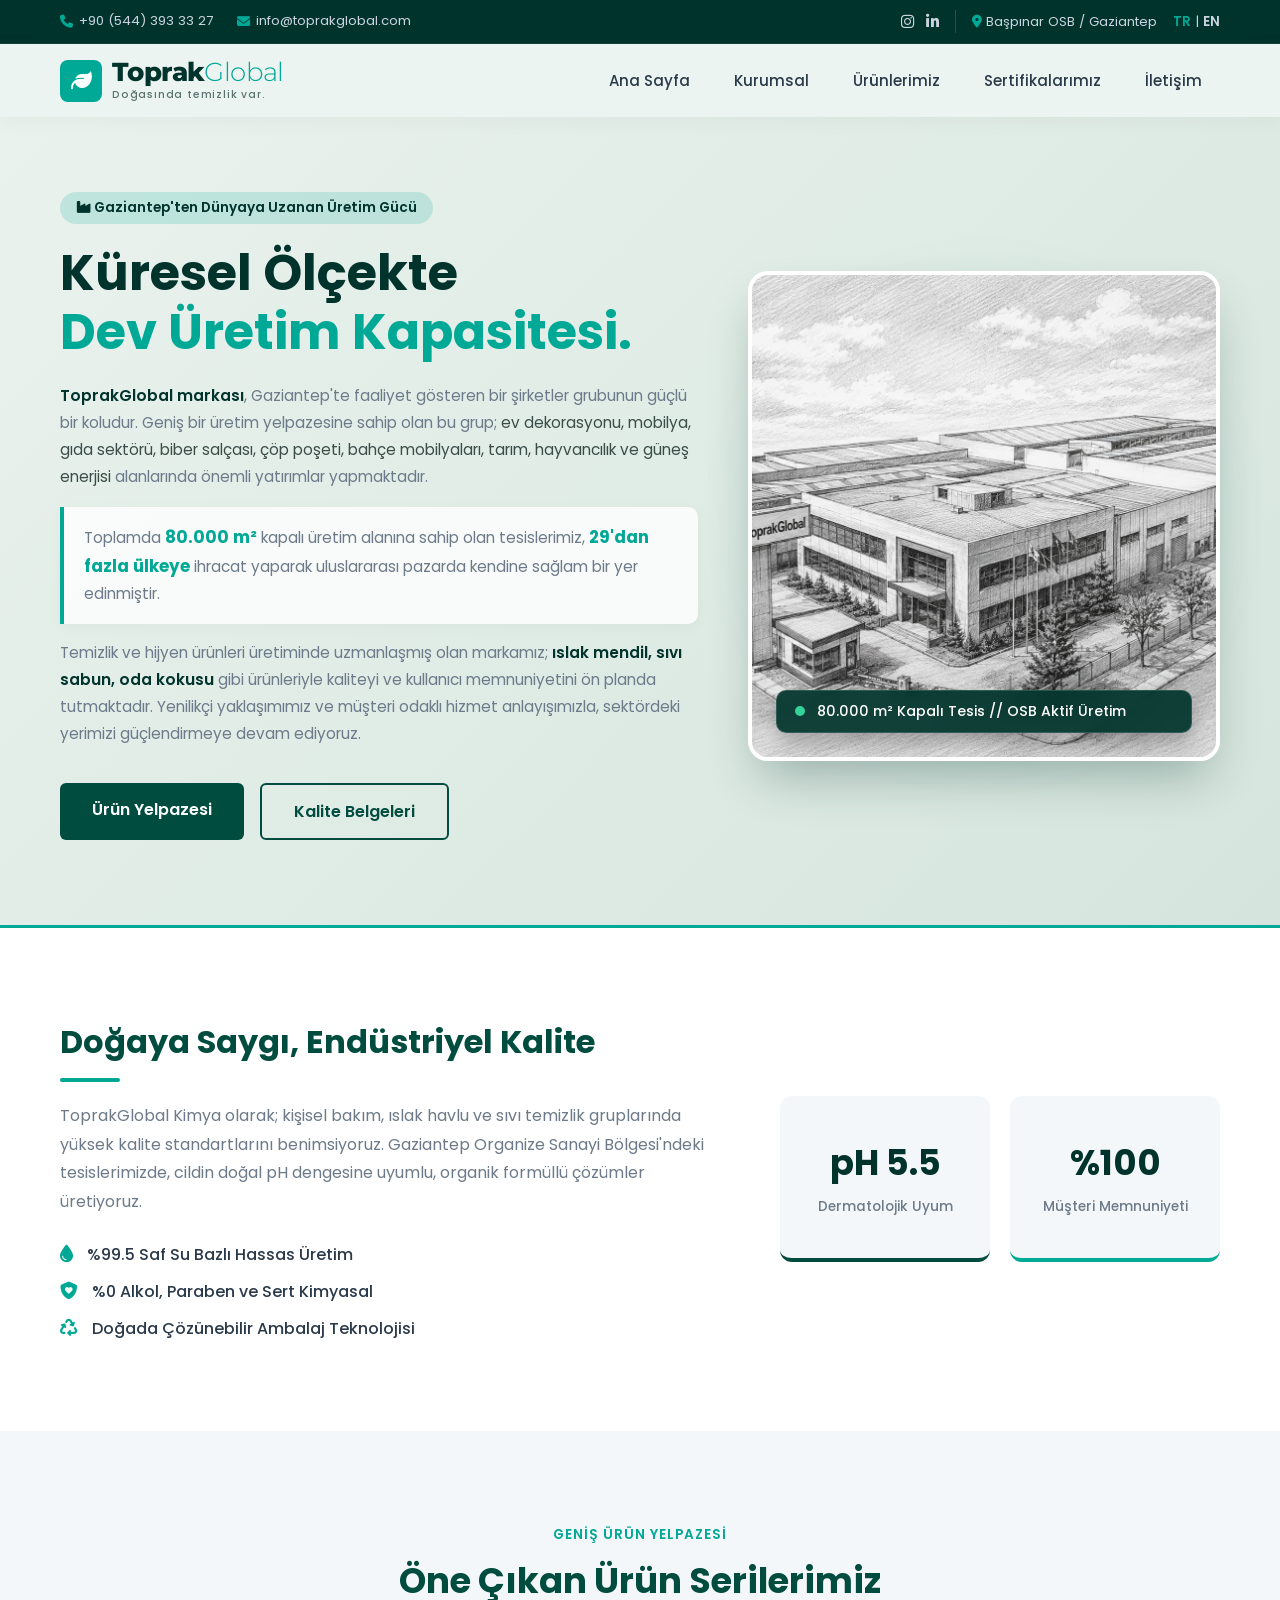
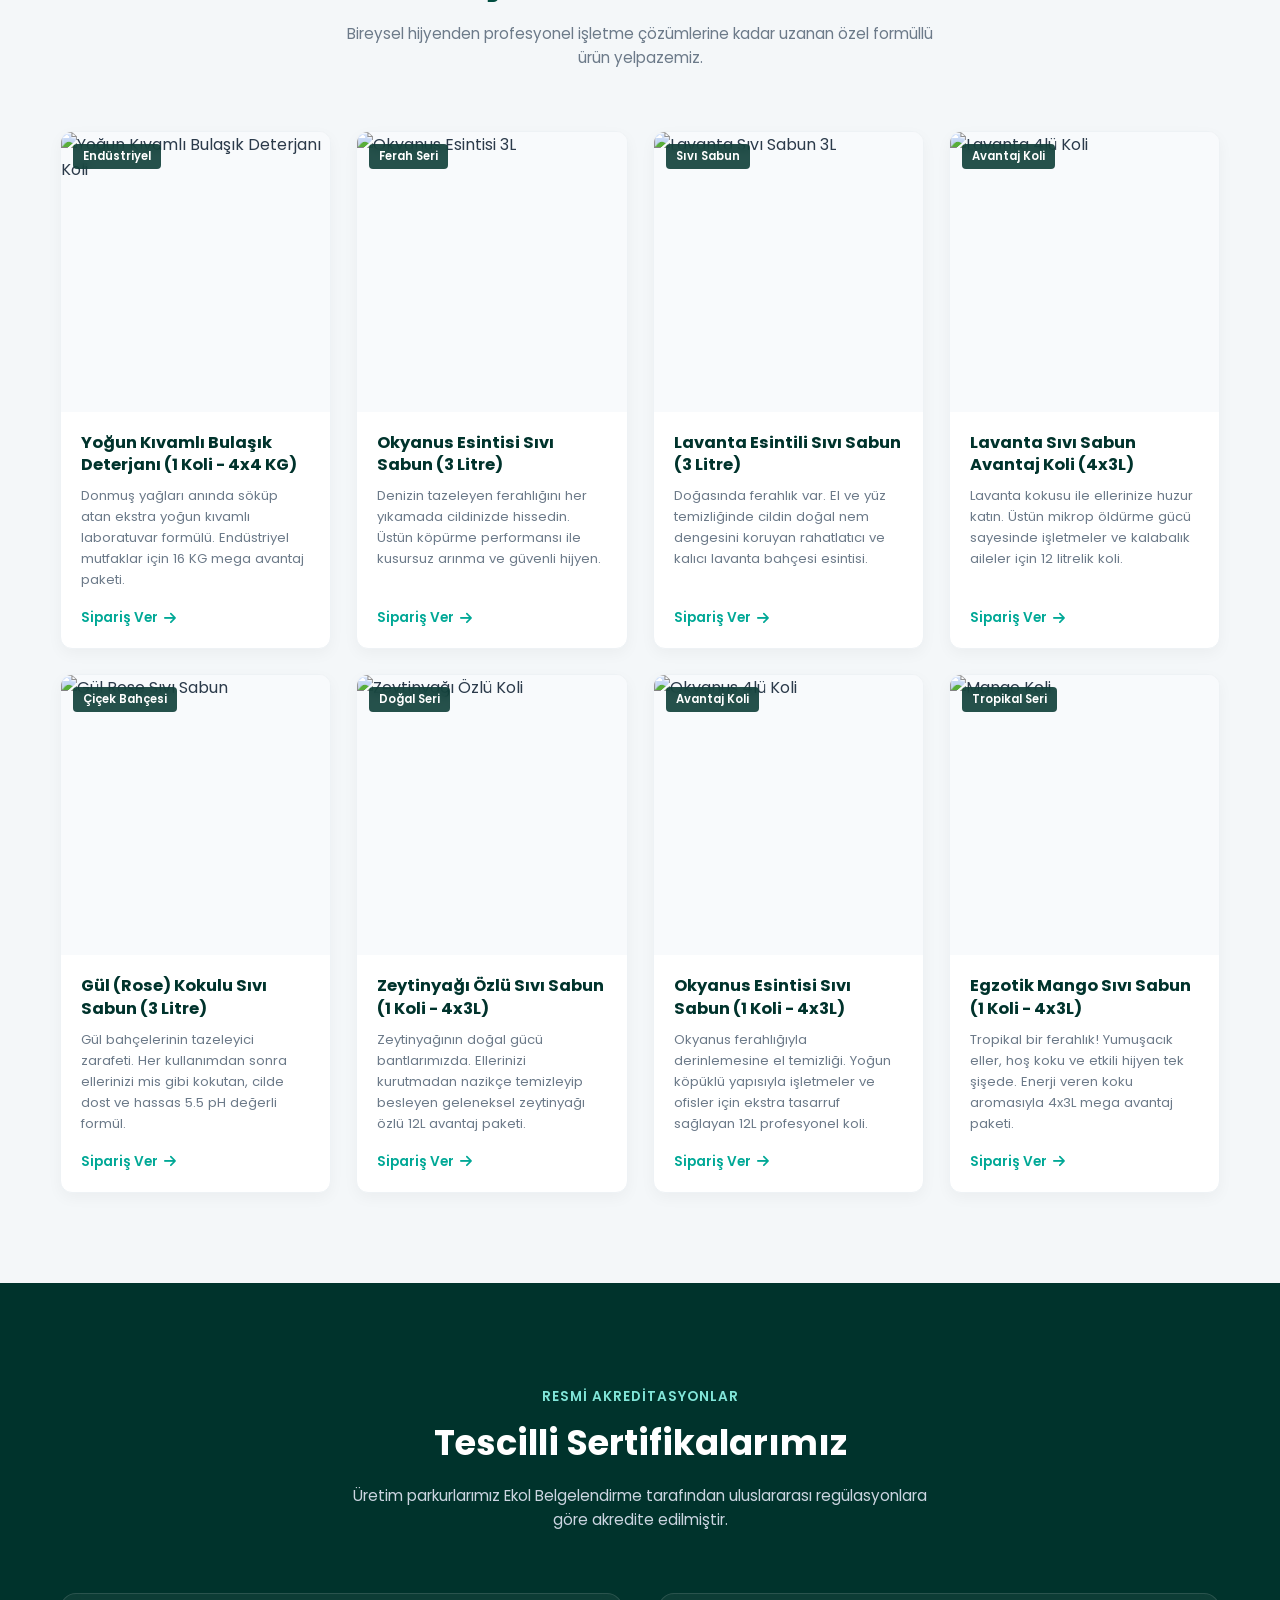
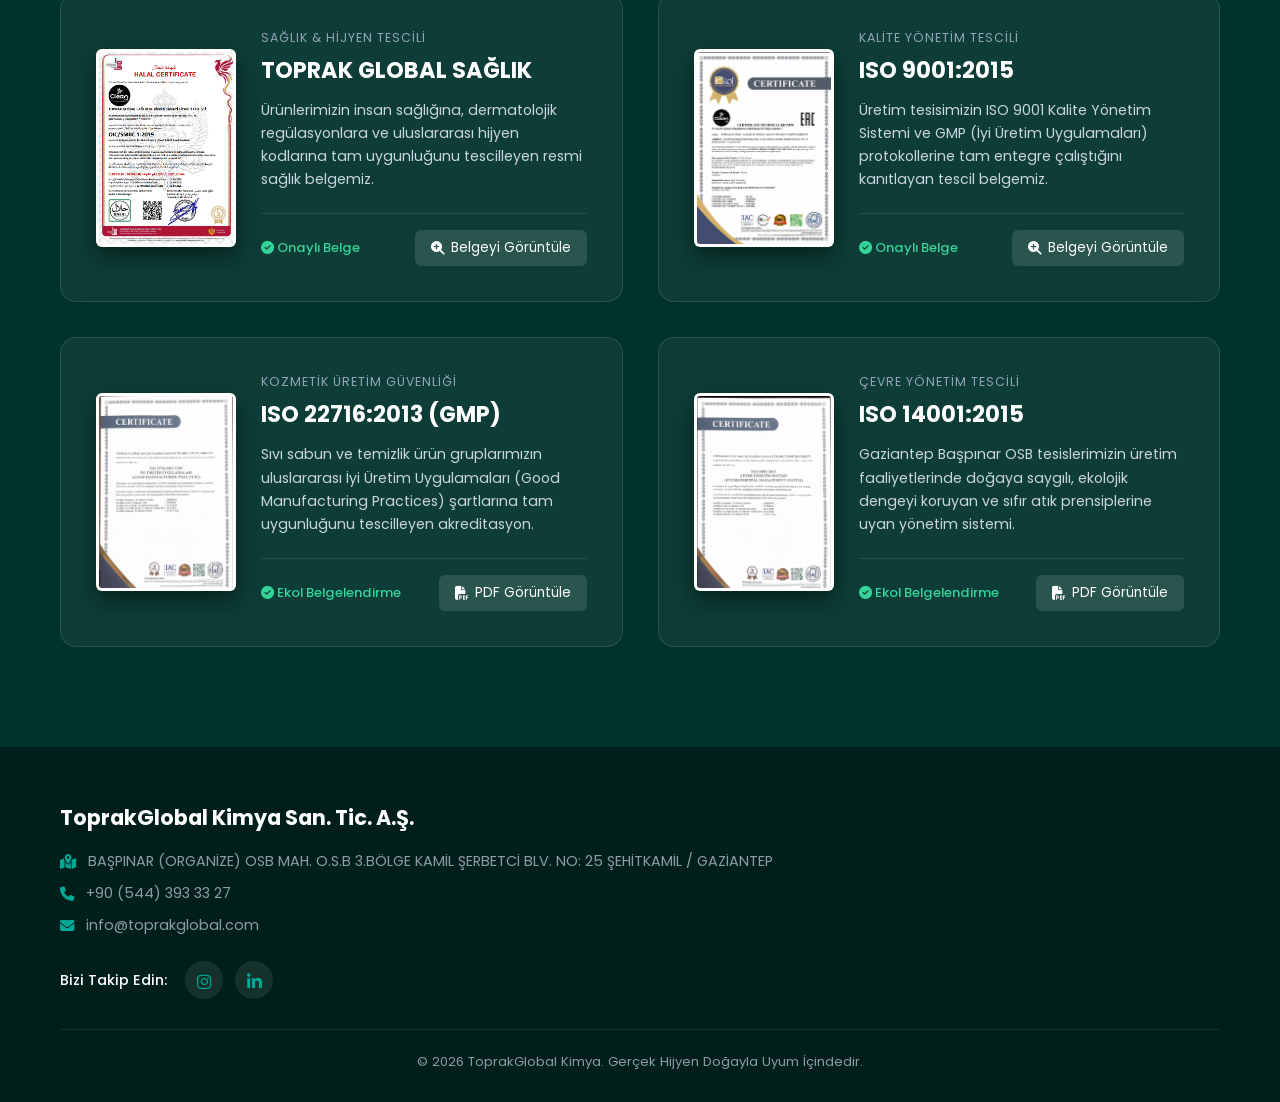
==== commit 6af47ebc: "Update index.html" ====
--- a/index.html
+++ b/index.html
@@ -16,7 +16,7 @@
         <div class="container topbar-content">
             <div class="contact-info">
                 <span><i class="fa-solid fa-phone"></i> +90 (544) 393 33 27</span>
-                <span><i class="fa-solid fa-envelope"></i> info@toprakglobal.com.tr</span>
+                <span><i class="fa-solid fa-envelope"></i> info@toprakglobal.com</span>
             </div>
             <div class="topbar-right">
                 <div class="social-top">
@@ -291,7 +291,7 @@
                 <h3>ToprakGlobal Kimya San. Tic. A.Ş.</h3>
                 <p><i class="fa-solid fa-map-location-dot"></i> BAŞPINAR (ORGANİZE) OSB MAH. O.S.B 3.BÖLGE KAMİL ŞERBETCİ BLV. NO: 25 ŞEHİTKAMİL / GAZİANTEP</p>
                 <p><i class="fa-solid fa-phone"></i> +90 (544) 393 33 27</p>
-                <p><i class="fa-solid fa-envelope"></i> info@toprakglobal.com.tr</p>
+                <p><i class="fa-solid fa-envelope"></i> info@toprakglobal.com</p>
                 <div class="footer-social">
                     <span>Bizi Takip Edin:</span>
                     <a href="https://www.instagram.com/cleanease_/" target="_blank" aria-label="Instagram"><i class="fa-brands fa-instagram"></i></a>
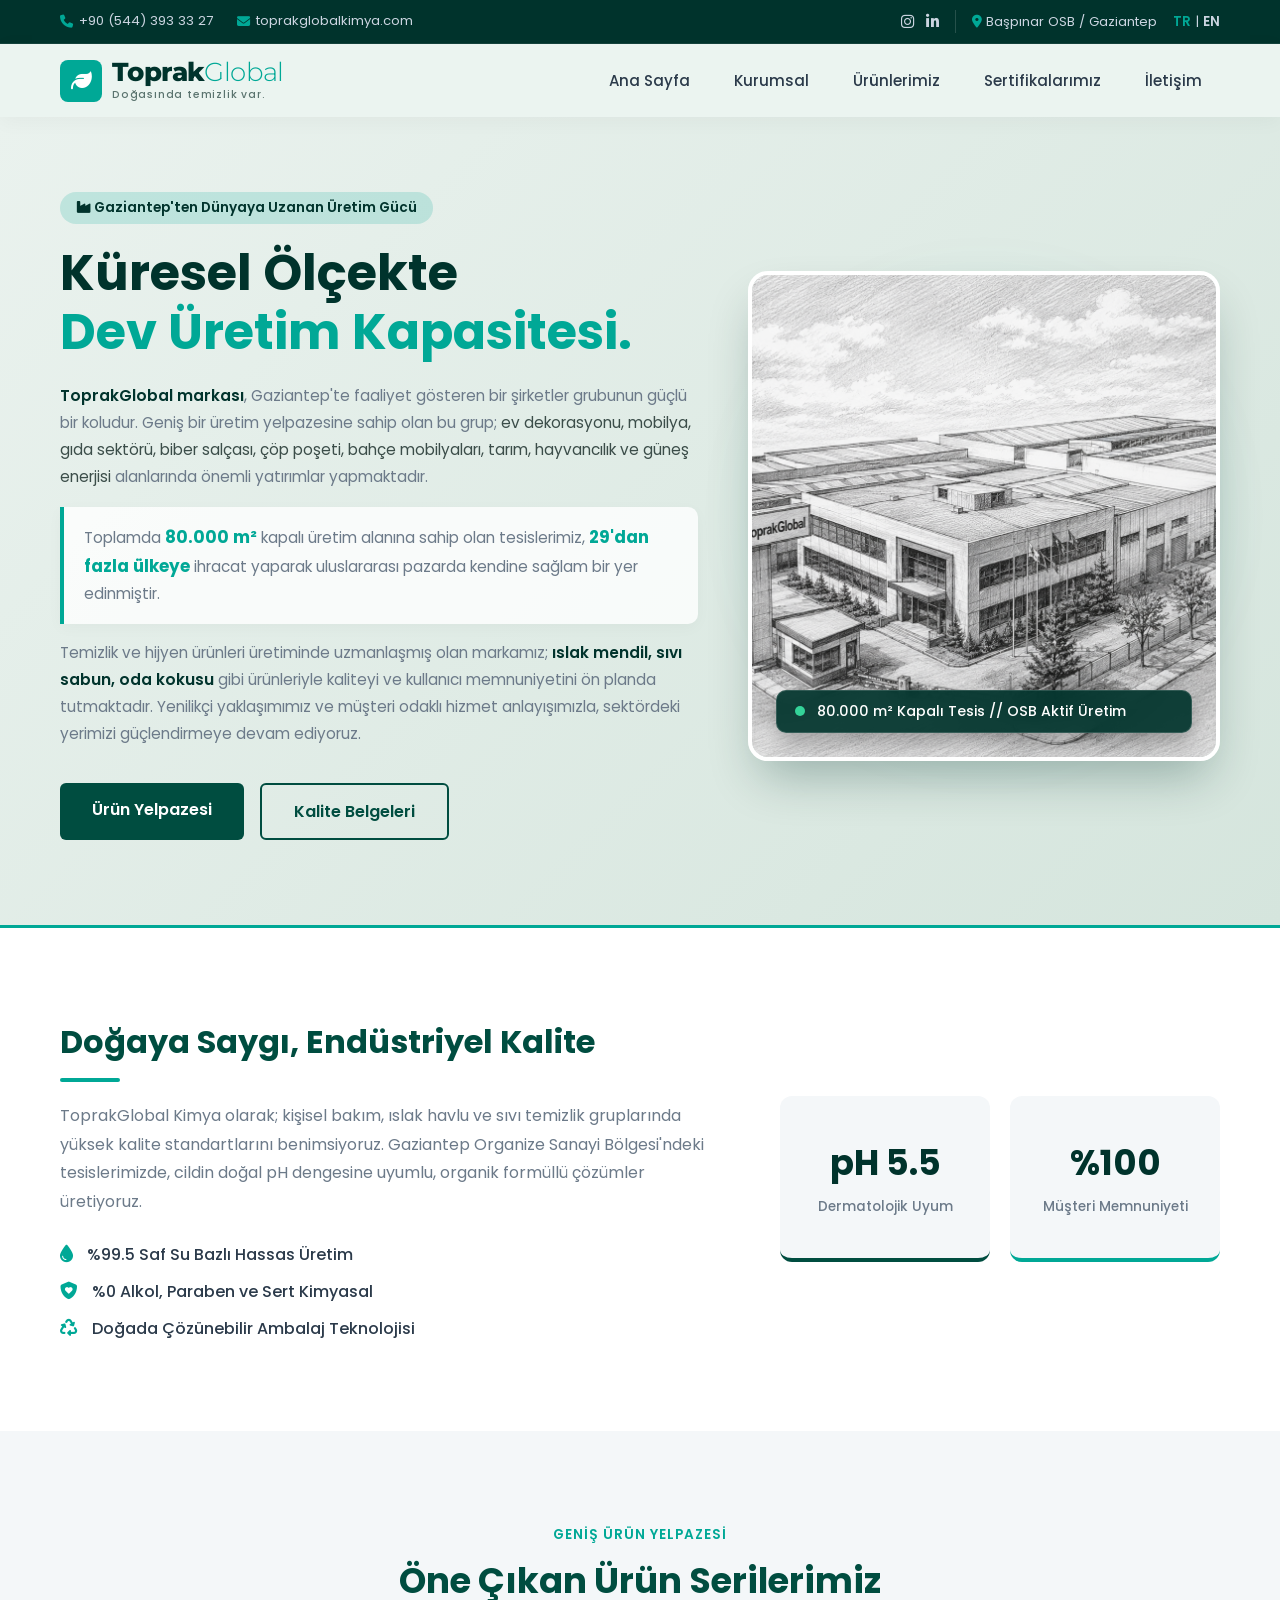
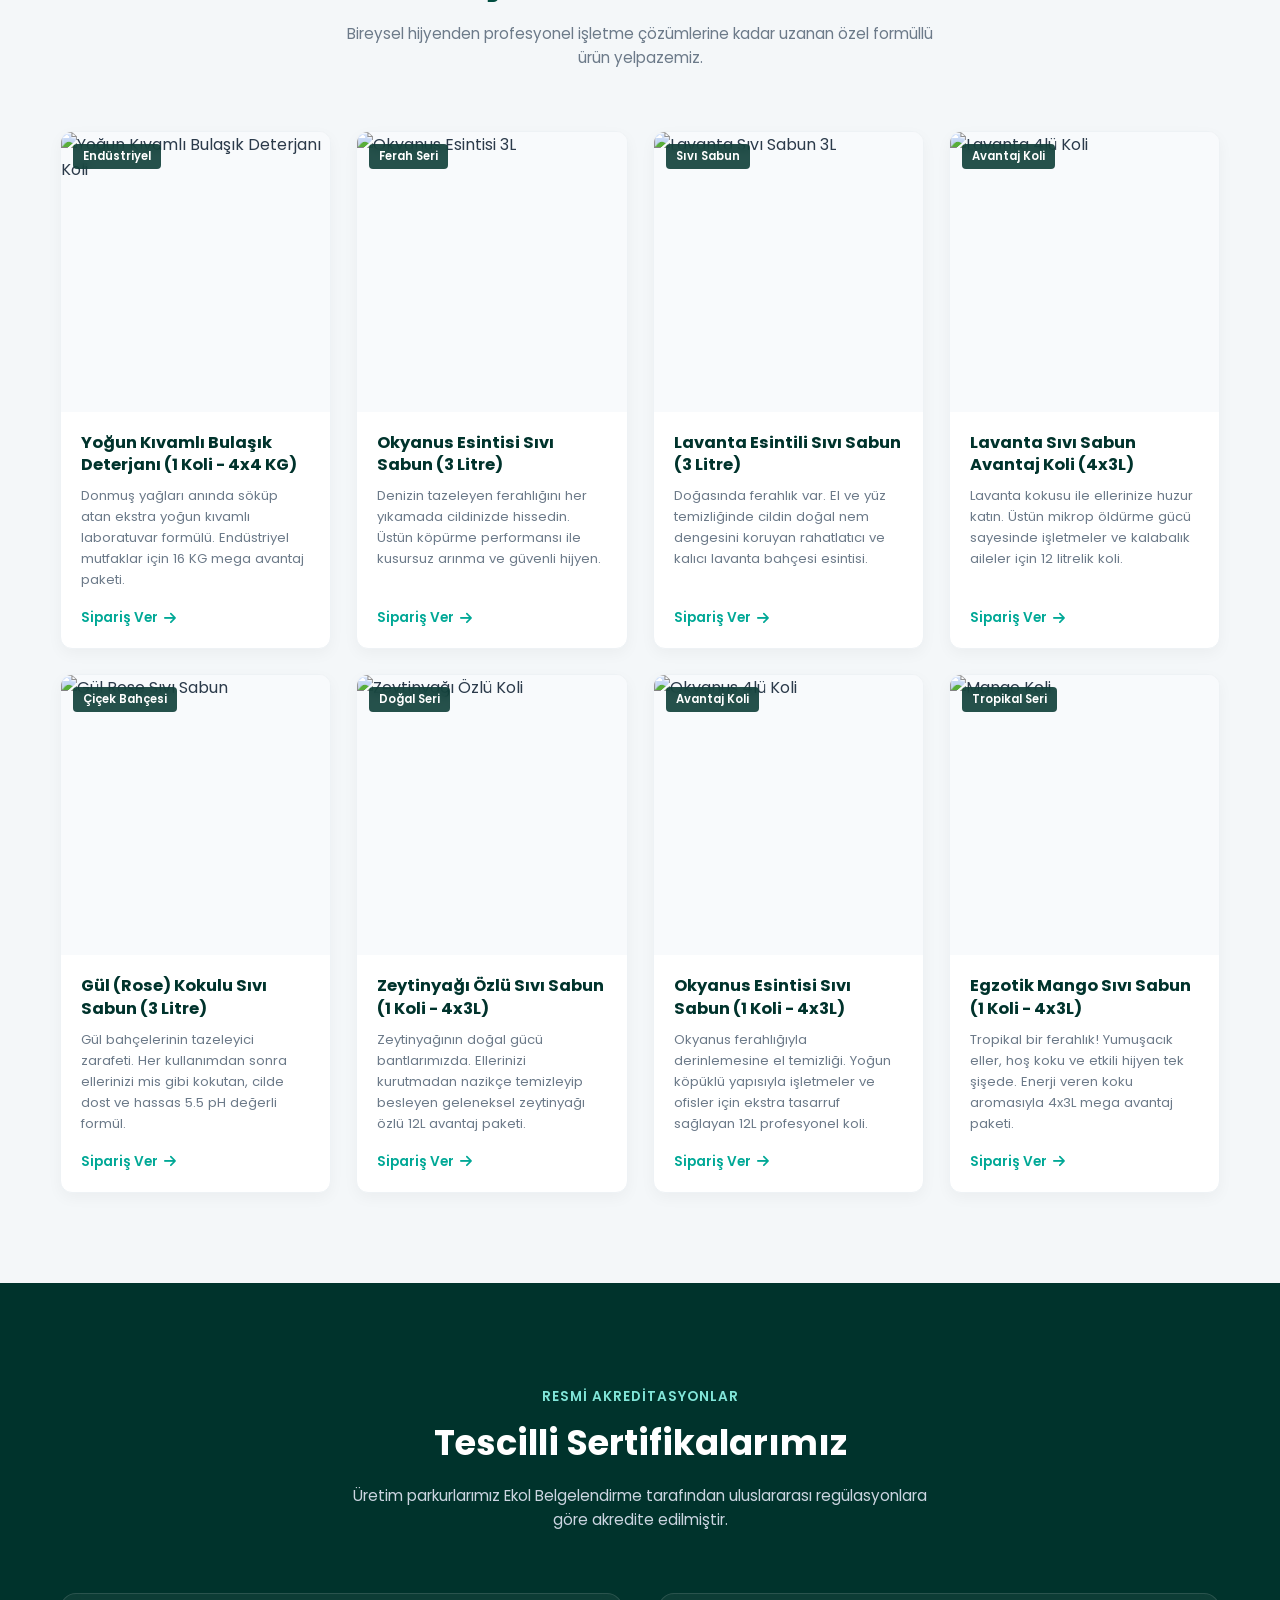
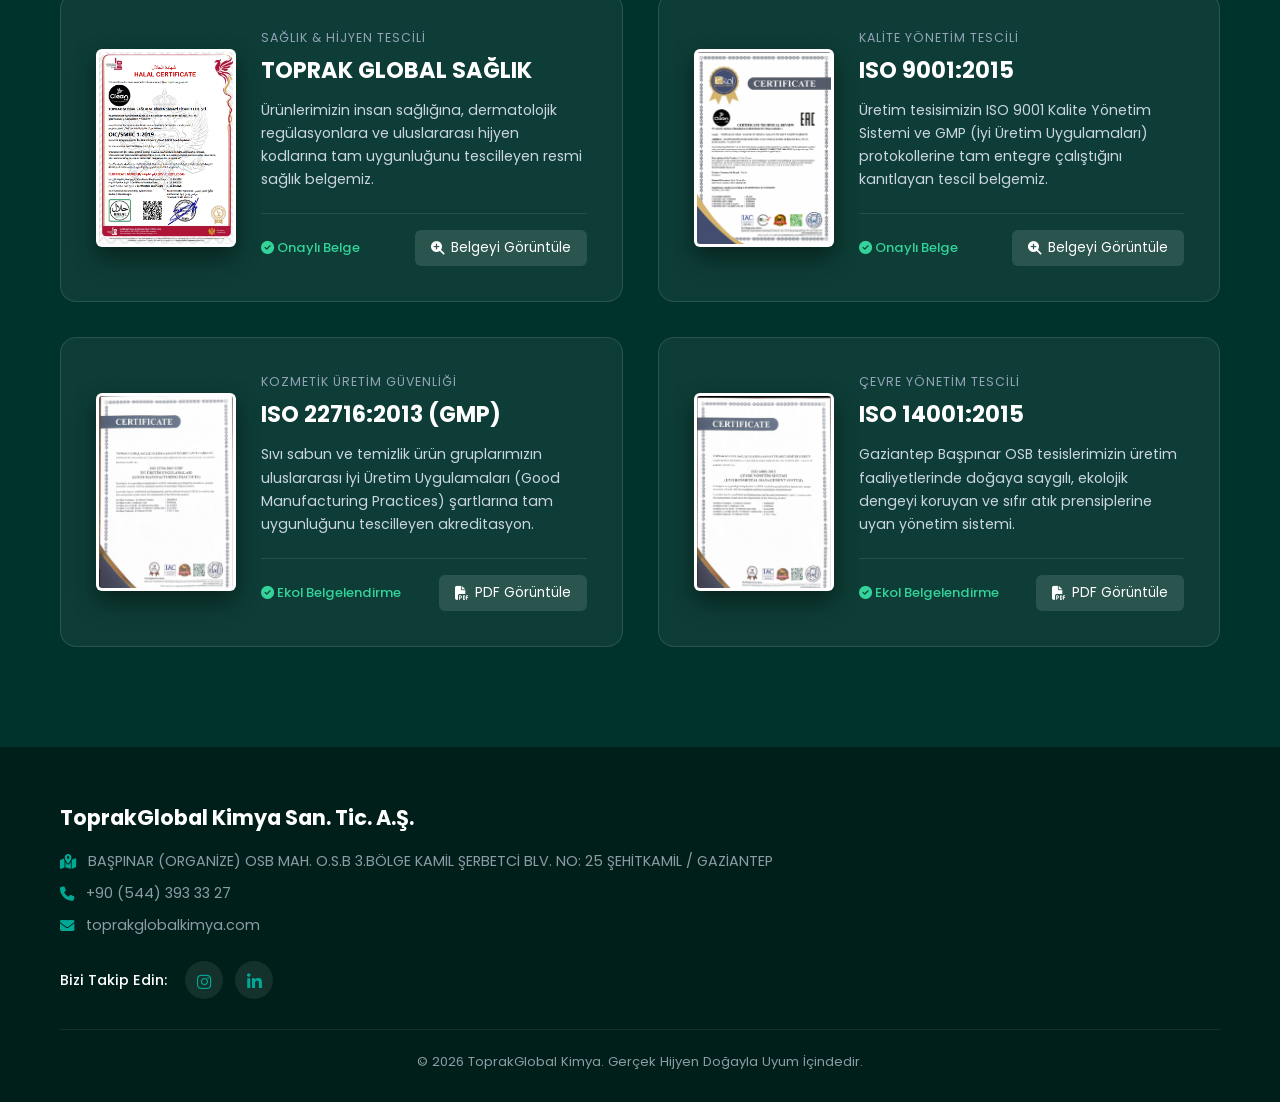
==== commit 47ac9edc: "Update index.html" ====
--- a/index.html
+++ b/index.html
@@ -16,7 +16,7 @@
         <div class="container topbar-content">
             <div class="contact-info">
                 <span><i class="fa-solid fa-phone"></i> +90 (544) 393 33 27</span>
-                <span><i class="fa-solid fa-envelope"></i> info@toprakglobal.com</span>
+                <span><i class="fa-solid fa-envelope"></i> toprakglobalkimya.com</span>
             </div>
             <div class="topbar-right">
                 <div class="social-top">
@@ -291,7 +291,7 @@
                 <h3>ToprakGlobal Kimya San. Tic. A.Ş.</h3>
                 <p><i class="fa-solid fa-map-location-dot"></i> BAŞPINAR (ORGANİZE) OSB MAH. O.S.B 3.BÖLGE KAMİL ŞERBETCİ BLV. NO: 25 ŞEHİTKAMİL / GAZİANTEP</p>
                 <p><i class="fa-solid fa-phone"></i> +90 (544) 393 33 27</p>
-                <p><i class="fa-solid fa-envelope"></i> info@toprakglobal.com</p>
+                <p><i class="fa-solid fa-envelope"></i> toprakglobalkimya.com</p>
                 <div class="footer-social">
                     <span>Bizi Takip Edin:</span>
                     <a href="https://www.instagram.com/cleanease_/" target="_blank" aria-label="Instagram"><i class="fa-brands fa-instagram"></i></a>
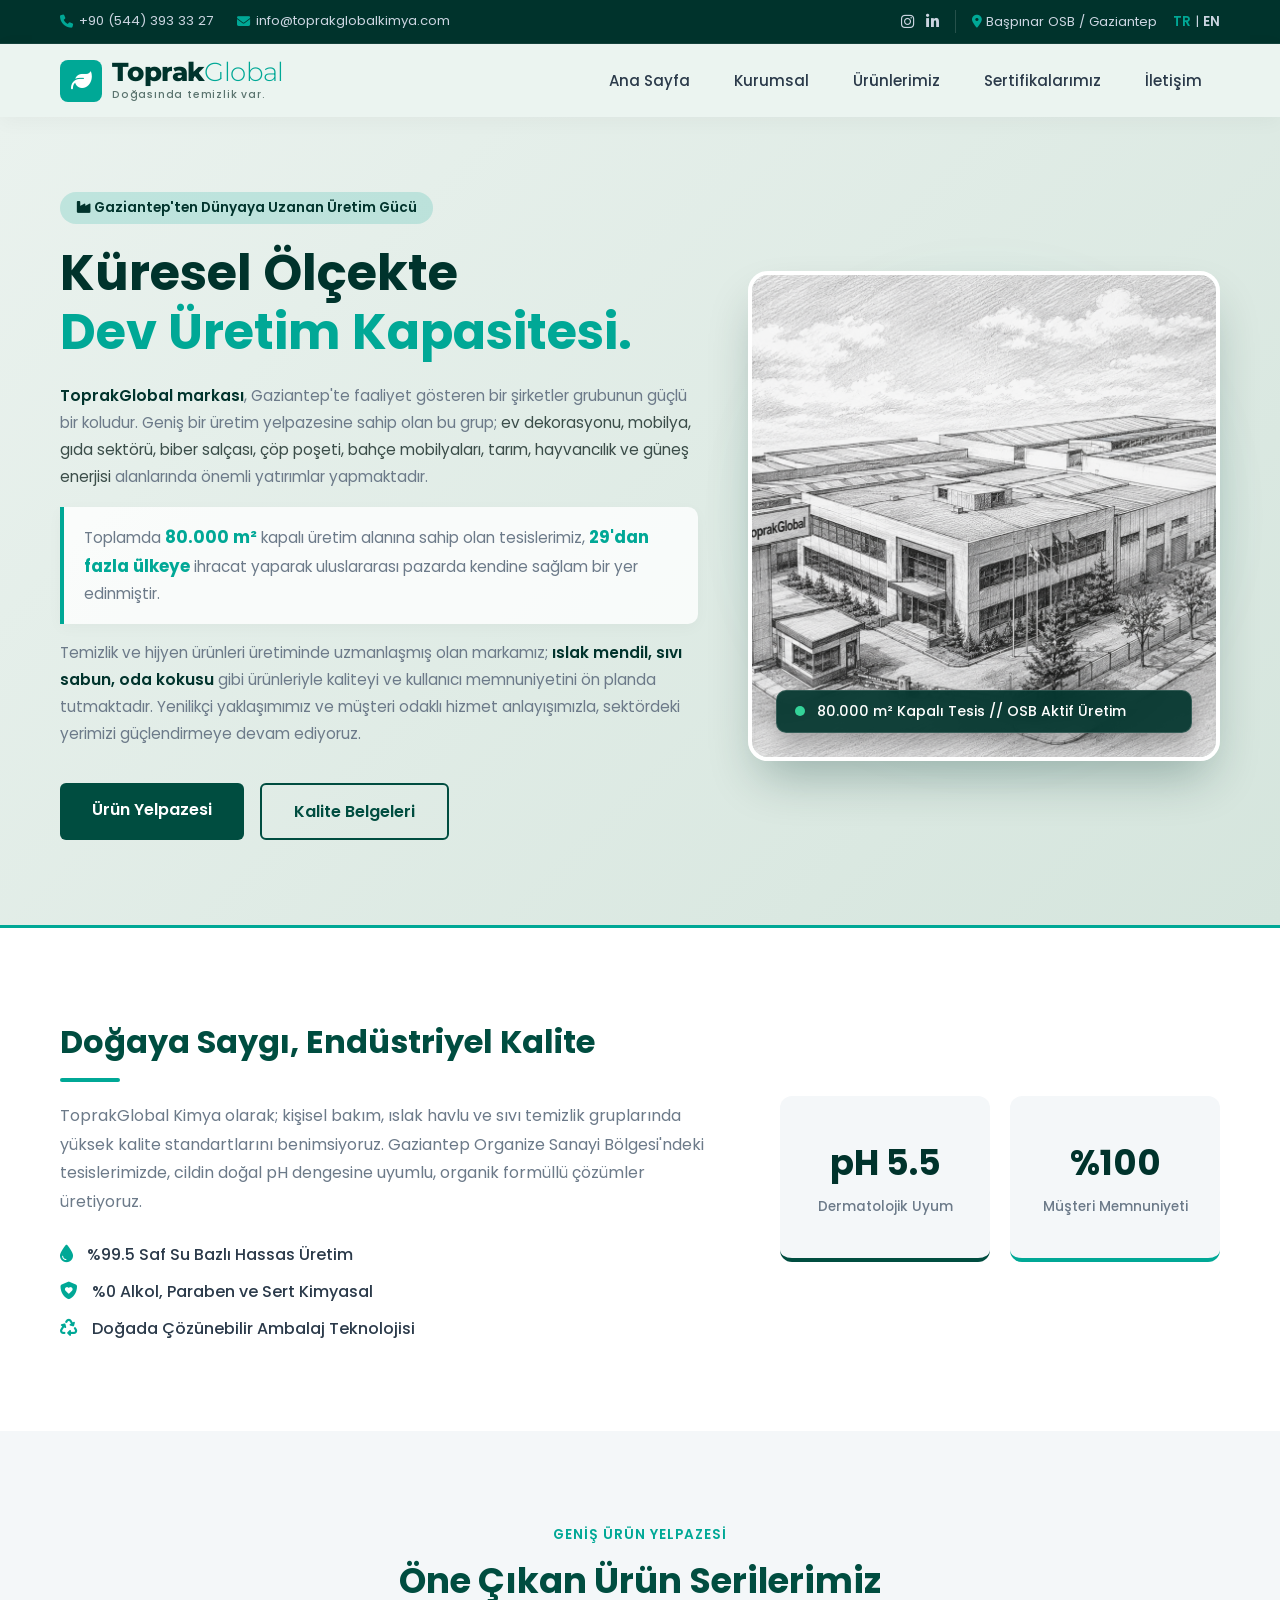
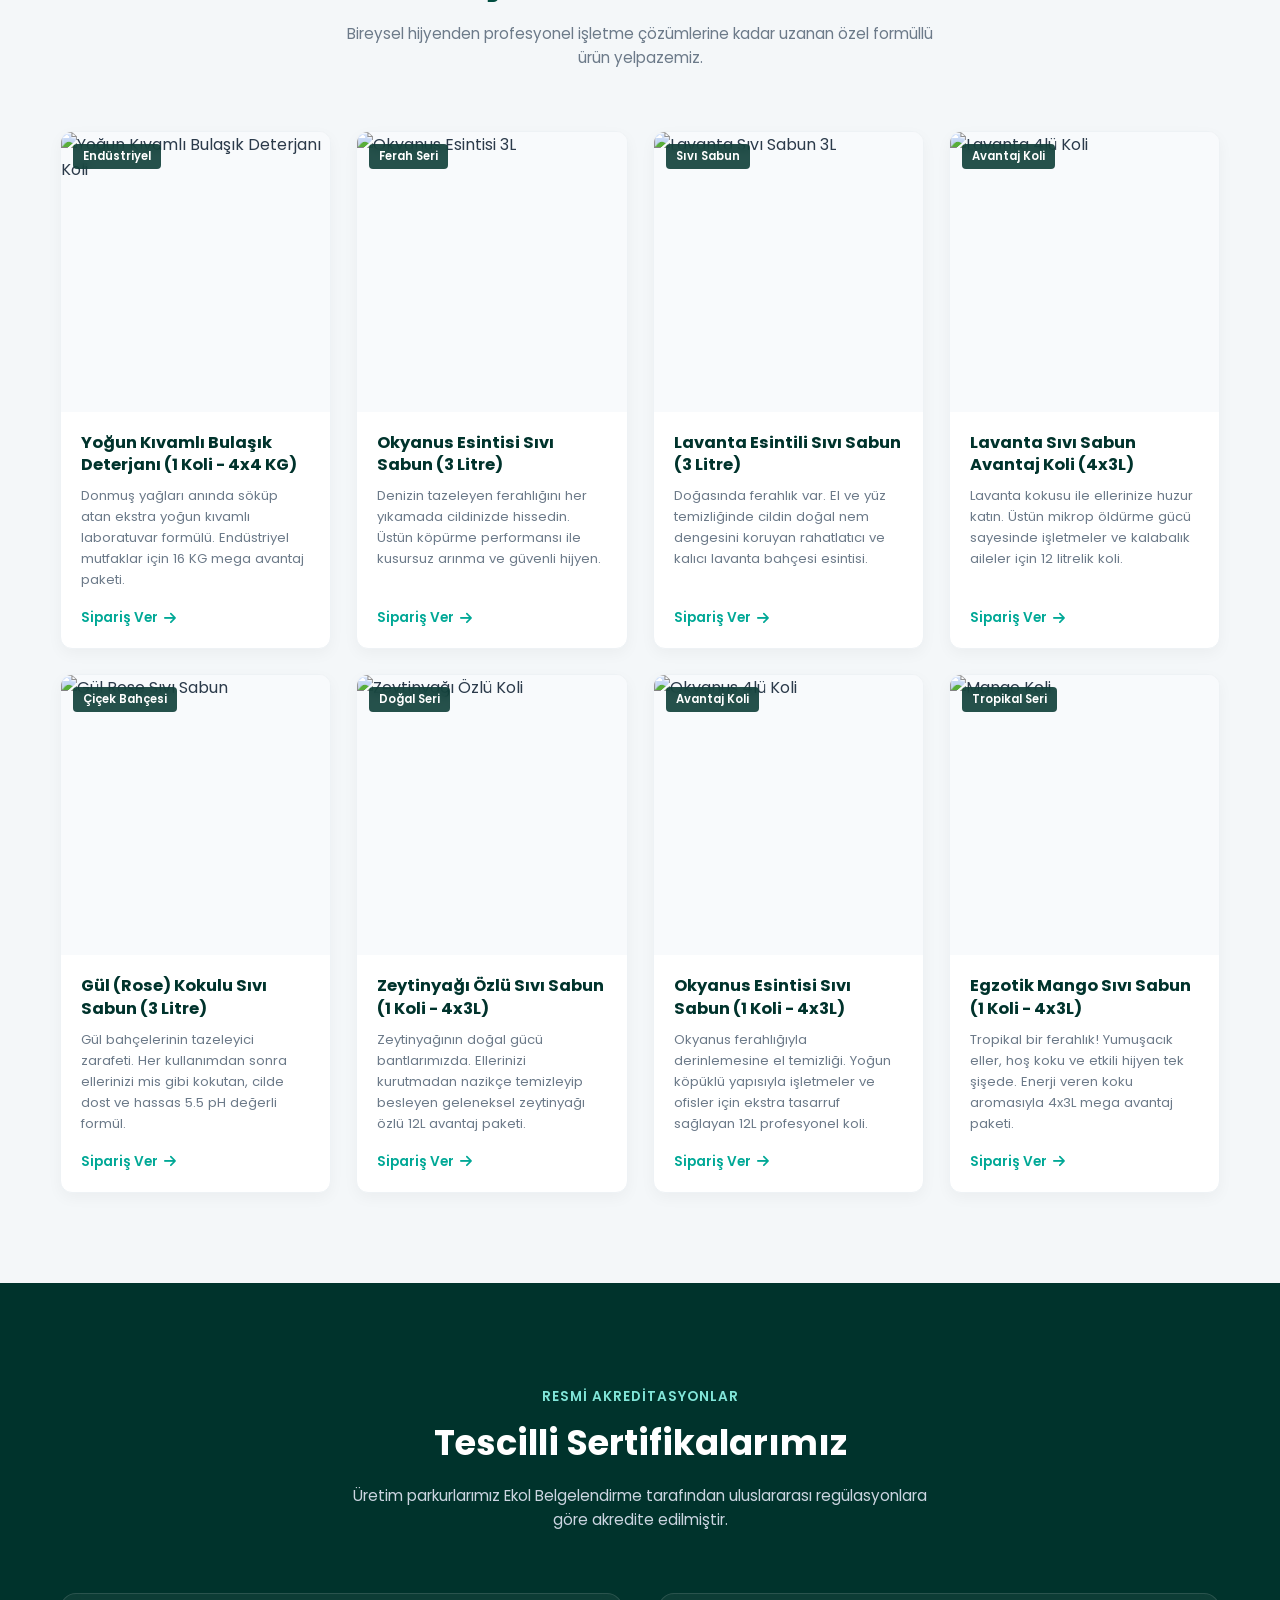
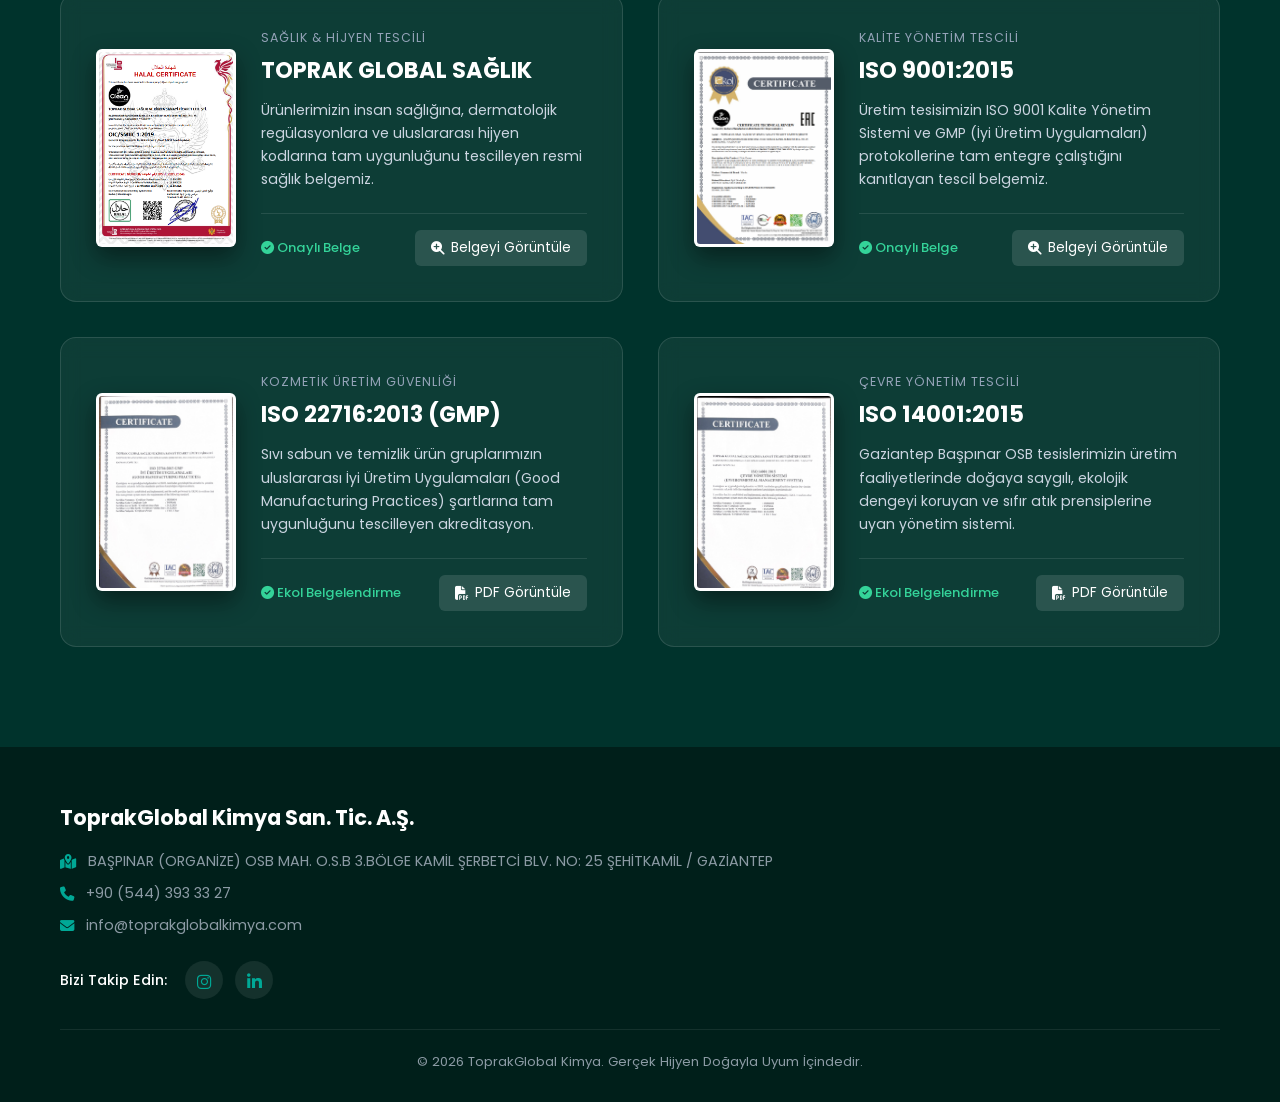
==== commit 51ef0fd6: "Update index.html" ====
--- a/index.html
+++ b/index.html
@@ -16,7 +16,7 @@
         <div class="container topbar-content">
             <div class="contact-info">
                 <span><i class="fa-solid fa-phone"></i> +90 (544) 393 33 27</span>
-                <span><i class="fa-solid fa-envelope"></i> toprakglobalkimya.com</span>
+                <span><i class="fa-solid fa-envelope"></i> info@toprakglobalkimya.com</span>
             </div>
             <div class="topbar-right">
                 <div class="social-top">
@@ -291,7 +291,7 @@
                 <h3>ToprakGlobal Kimya San. Tic. A.Ş.</h3>
                 <p><i class="fa-solid fa-map-location-dot"></i> BAŞPINAR (ORGANİZE) OSB MAH. O.S.B 3.BÖLGE KAMİL ŞERBETCİ BLV. NO: 25 ŞEHİTKAMİL / GAZİANTEP</p>
                 <p><i class="fa-solid fa-phone"></i> +90 (544) 393 33 27</p>
-                <p><i class="fa-solid fa-envelope"></i> toprakglobalkimya.com</p>
+                <p><i class="fa-solid fa-envelope"></i> info@toprakglobalkimya.com</p>
                 <div class="footer-social">
                     <span>Bizi Takip Edin:</span>
                     <a href="https://www.instagram.com/cleanease_/" target="_blank" aria-label="Instagram"><i class="fa-brands fa-instagram"></i></a>
